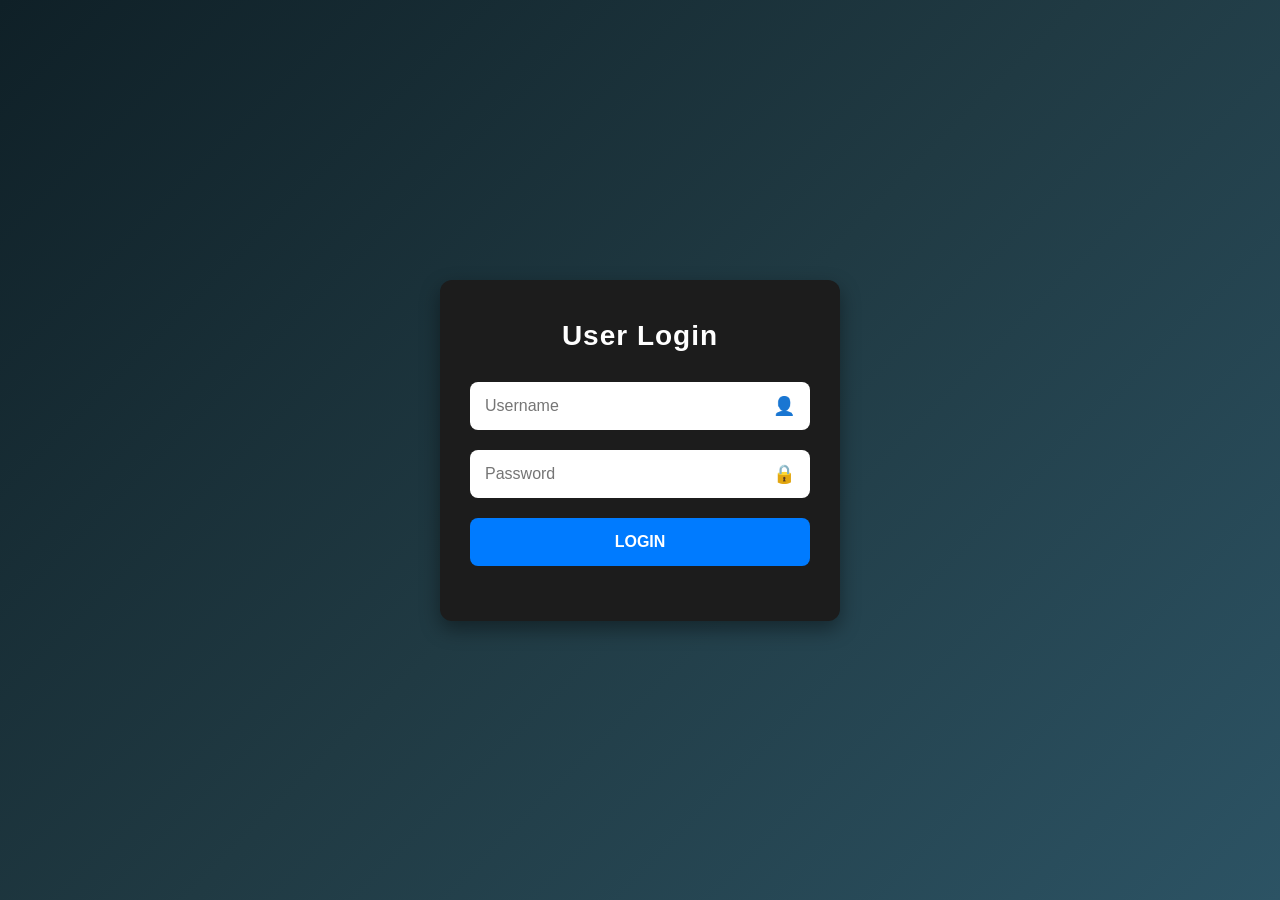
==== index.html @ 8389e0d1 "Add files via upload" ====
<!DOCTYPE html>
<html lang="es">
<head>
    <meta charset="UTF-8">
    <meta name="viewport" content="width=device-width, initial-scale=1.0">
    <title>Iniciar Sesión - Control de Asistencia</title>
    <link rel="stylesheet" href="style.css">
</head>
<body>
    <div class="login-wrapper">
        <div class="login-container">
            <h1>User Login</h1>

            <div class="input-group">
                <span class="icon">👤</span>
                <input type="text" id="username" placeholder="Username">
            </div>

            <div class="input-group">
                <input type="password" id="password" placeholder="Password">
                <span class="icon">🔒</span>
            </div>

            <button onclick="login()">LOGIN</button>
            <p id="error-msg" class="error-msg"></p>
        </div>
    </div>

    <script src="script.js"></script>
</body>
</html>
---- style.css ----
* {
    margin: 0;
    padding: 0;
    box-sizing: border-box;
}

body {
    font-family: 'Segoe UI', Tahoma, Geneva, Verdana, sans-serif;
    background: linear-gradient(135deg, #0f2027, #203a43, #2c5364);
    display: flex;
    justify-content: center;
    align-items: center;
    height: 100vh;
}

/* Login container */
.login-wrapper {
    width: 100%;
    max-width: 400px;
}

.login-container {
    background-color: #1c1c1c;
    padding: 40px 30px;
    border-radius: 12px;
    box-shadow: 0 8px 20px rgba(0,0,0,0.4);
    text-align: center;
    color: white;
}

.login-container h1 {
    margin-bottom: 30px;
    font-size: 28px;
    letter-spacing: 1px;
}

/* Inputs */
.input-group {
    position: relative;
    margin-bottom: 20px;
}

.input-group input {
    width: 100%;
    padding: 15px 45px 15px 15px;
    border-radius: 8px;
    border: none;
    outline: none;
    font-size: 16px;
}

.input-group .icon {
    position: absolute;
    right: 15px;
    top: 50%;
    transform: translateY(-50%);
    font-size: 18px;
}

/* Button */
button {
    width: 100%;
    padding: 15px;
    border-radius: 8px;
    border: none;
    background-color: #007BFF;
    color: white;
    font-size: 16px;
    font-weight: bold;
    cursor: pointer;
    transition: 0.3s;
}

button:hover {
    background-color: #0056b3;
}

.error-msg {
    color: #ff6b6b;
    margin-top: 15px;
}
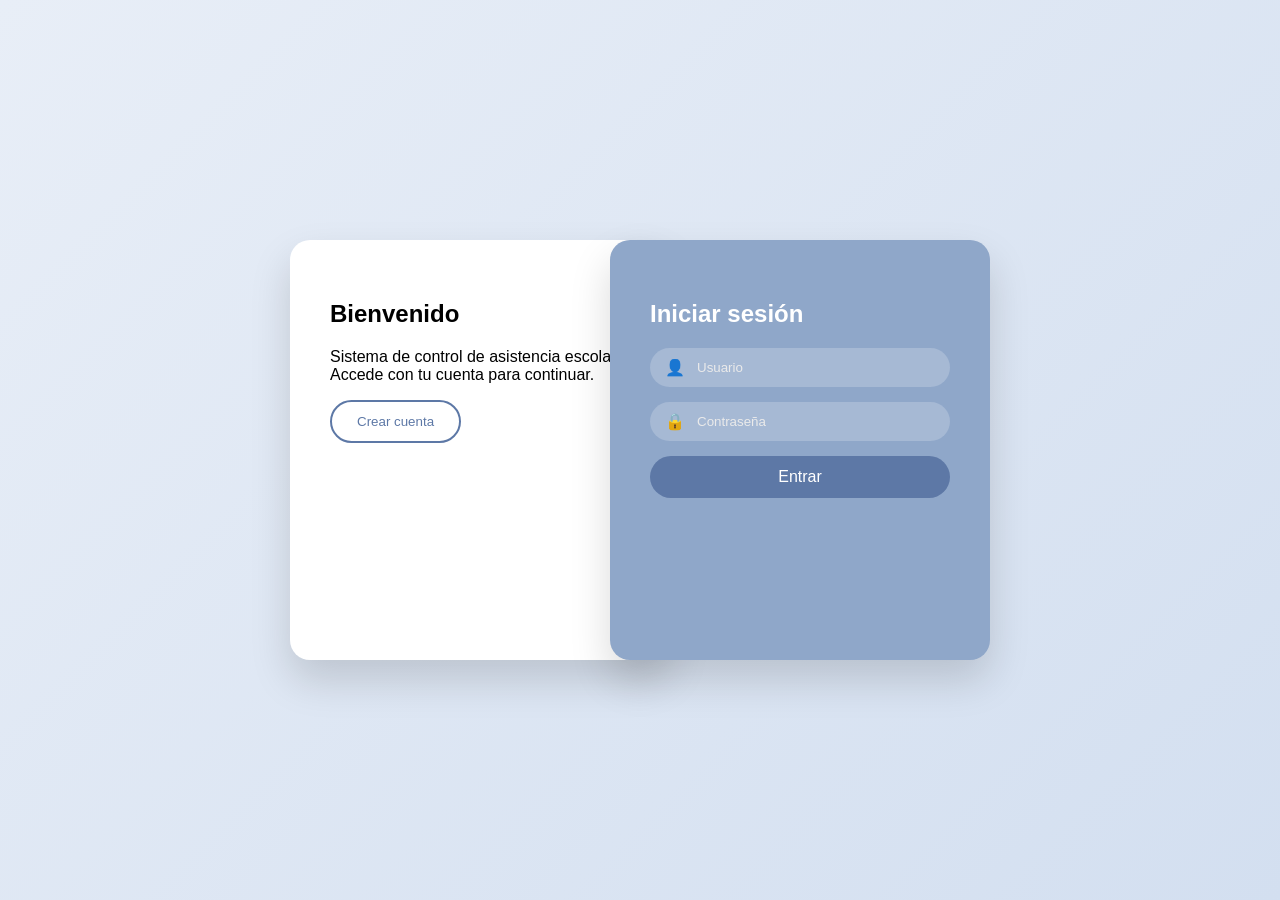
==== commit 1d160e85: "Add files via upload" ====
--- a/index.html
+++ b/index.html
@@ -2,30 +2,41 @@
 <html lang="es">
 <head>
     <meta charset="UTF-8">
-    <meta name="viewport" content="width=device-width, initial-scale=1.0">
-    <title>Iniciar Sesión - Control de Asistencia</title>
+    <title>Iniciar Sesión</title>
     <link rel="stylesheet" href="style.css">
 </head>
 <body>
-    <div class="login-wrapper">
-        <div class="login-container">
-            <h1>User Login</h1>
 
-            <div class="input-group">
-                <span class="icon">👤</span>
-                <input type="text" id="username" placeholder="Username">
-            </div>
+<div class="cards-wrapper">
 
-            <div class="input-group">
-                <input type="password" id="password" placeholder="Password">
-                <span class="icon">🔒</span>
-            </div>
-
-            <button onclick="login()">LOGIN</button>
-            <p id="error-msg" class="error-msg"></p>
-        </div>
+    <!-- Card izquierda -->
+    <div class="card card-info">
+        <h2>Bienvenido</h2>
+        <p>
+            Sistema de control de asistencia escolar.<br>
+            Accede con tu cuenta para continuar.
+        </p>
+        <button class="ghost-btn">Crear cuenta</button>
     </div>
 
+    <!-- Card derecha -->
+<div class="card card-login">
+    <h2>Iniciar sesión</h2>
+
+    <div class="input-group">
+        <span>👤</span>
+        <input type="text" id="username" placeholder="Usuario">
+    </div>
+
+    <div class="input-group">
+        <span>🔒</span>
+        <input type="password" id="password" placeholder="Contraseña">
+    </div>
+
+    <button class="main-btn" onclick="login()">Entrar</button>
+    <p id="error-msg" class="forgot"></p>
     <script src="script.js"></script>
+</div>
+    
 </body>
 </html>
--- a/style.css
+++ b/style.css
@@ -1,81 +1,110 @@
 * {
-    margin: 0;
-    padding: 0;
     box-sizing: border-box;
+    font-family: 'Segoe UI', sans-serif;
 }
 
 body {
-    font-family: 'Segoe UI', Tahoma, Geneva, Verdana, sans-serif;
-    background: linear-gradient(135deg, #0f2027, #203a43, #2c5364);
+    margin: 0;
+    height: 100vh;
+    background: linear-gradient(135deg, #e8eef7, #d3dff0);
     display: flex;
     justify-content: center;
     align-items: center;
-    height: 100vh;
 }
 
-/* Login container */
-.login-wrapper {
-    width: 100%;
-    max-width: 400px;
+/* CONTENEDOR */
+.cards-wrapper {
+    position: relative;
+    width: 700px;
+    height: 420px;
 }
 
-.login-container {
-    background-color: #1c1c1c;
-    padding: 40px 30px;
-    border-radius: 12px;
-    box-shadow: 0 8px 20px rgba(0,0,0,0.4);
-    text-align: center;
-    color: white;
+/* CARTAS */
+.card {
+    position: absolute;
+    width: 380px;
+    height: 420px;
+    border-radius: 20px;
+    padding: 40px;
+    box-shadow: 0 20px 40px rgba(0,0,0,0.15);
+    transition: all 0.4s ease;
 }
 
-.login-container h1 {
-    margin-bottom: 30px;
-    font-size: 28px;
-    letter-spacing: 1px;
+/* CARD INFO */
+.card-info {
+    background: white;
+    left: 0;
+    z-index: 1;
 }
 
-/* Inputs */
+/* CARD LOGIN */
+.card-login {
+    background: #8fa7c9;
+    color: white;
+    right: 0;
+    z-index: 2;
+}
+
+/* EFECTO AL PASAR EL MOUSE */
+.card-info:hover {
+    transform: translateX(-30px);
+}
+
+.card-login:hover {
+    transform: translateX(30px);
+}
+
+/* INPUTS */
 .input-group {
-    position: relative;
-    margin-bottom: 20px;
+    display: flex;
+    align-items: center;
+    background: rgba(255,255,255,0.2);
+    border-radius: 30px;
+    padding: 10px 15px;
+    margin: 15px 0;
+}
+
+.input-group span {
+    margin-right: 10px;
 }
 
 .input-group input {
+    border: none;
+    background: transparent;
+    outline: none;
+    color: white;
     width: 100%;
-    padding: 15px 45px 15px 15px;
-    border-radius: 8px;
-    border: none;
-    outline: none;
-    font-size: 16px;
 }
 
-.input-group .icon {
-    position: absolute;
-    right: 15px;
-    top: 50%;
-    transform: translateY(-50%);
-    font-size: 18px;
+.input-group input::placeholder {
+    color: #eaeaea;
 }
 
-/* Button */
-button {
+/* BOTONES */
+.main-btn {
     width: 100%;
-    padding: 15px;
-    border-radius: 8px;
+    padding: 12px;
     border: none;
-    background-color: #007BFF;
+    border-radius: 30px;
+    background: #5d78a6;
     color: white;
     font-size: 16px;
-    font-weight: bold;
     cursor: pointer;
-    transition: 0.3s;
 }
 
-button:hover {
-    background-color: #0056b3;
+.ghost-btn {
+    background: transparent;
+    border: 2px solid #5d78a6;
+    color: #5d78a6;
+    padding: 12px 25px;
+    border-radius: 30px;
+    cursor: pointer;
 }
 
-.error-msg {
-    color: #ff6b6b;
+/* TEXTO */
+.forgot {
     margin-top: 15px;
+    font-size: 13px;
+    text-align: center;
+    cursor: pointer;
 }
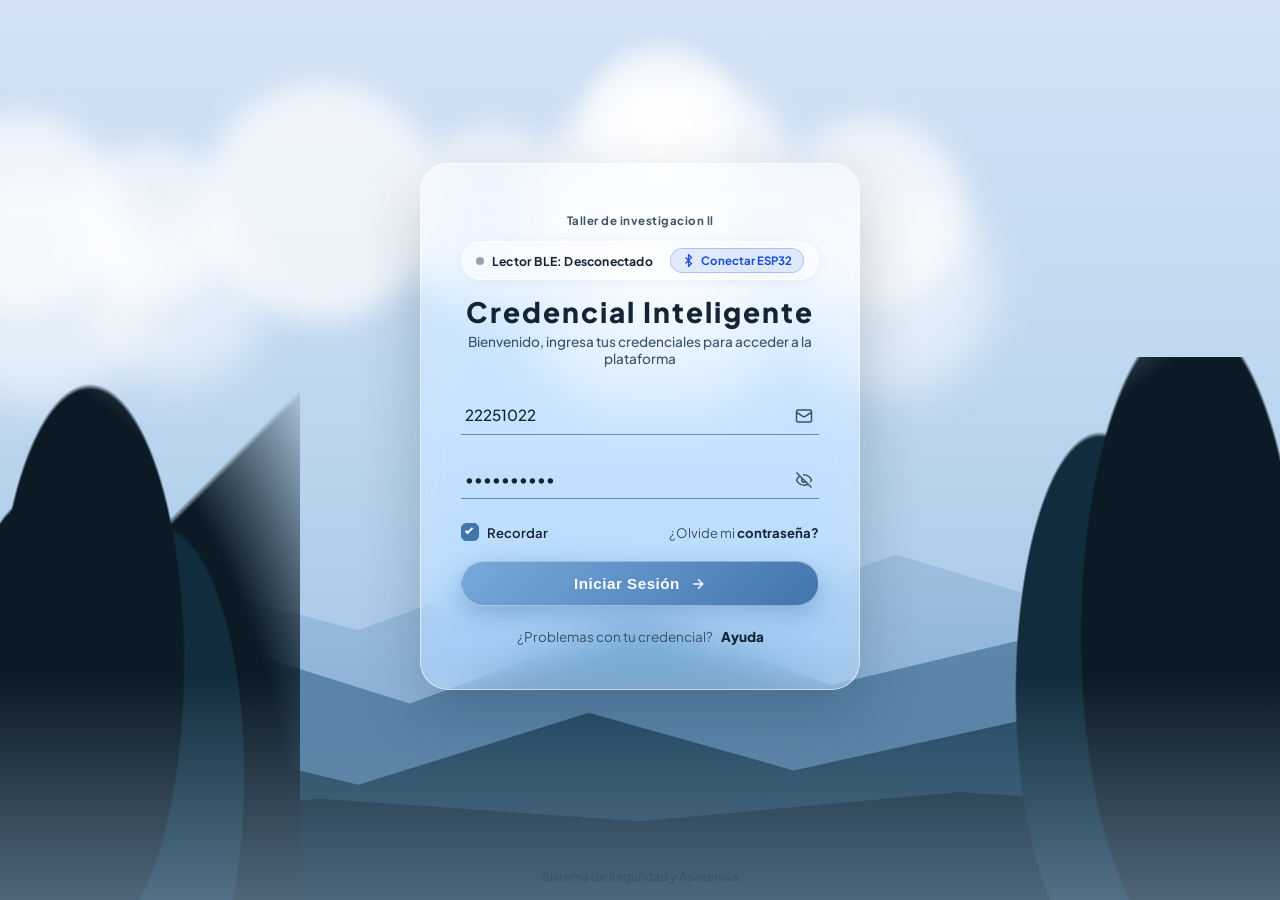
==== commit 600bad79: "Add files via upload" ====
--- a/index.html
+++ b/index.html
@@ -1,42 +1,862 @@
-<!DOCTYPE html>
-<html lang="es">
-<head>
-    <meta charset="UTF-8">
-    <title>Iniciar Sesión</title>
-    <link rel="stylesheet" href="style.css">
-</head>
-<body>
-
-<div class="cards-wrapper">
-
-    <!-- Card izquierda -->
-    <div class="card card-info">
-        <h2>Bienvenido</h2>
-        <p>
-            Sistema de control de asistencia escolar.<br>
-            Accede con tu cuenta para continuar.
-        </p>
-        <button class="ghost-btn">Crear cuenta</button>
-    </div>
-
-    <!-- Card derecha -->
-<div class="card card-login">
-    <h2>Iniciar sesión</h2>
-
-    <div class="input-group">
-        <span>👤</span>
-        <input type="text" id="username" placeholder="Usuario">
-    </div>
-
-    <div class="input-group">
-        <span>🔒</span>
-        <input type="password" id="password" placeholder="Contraseña">
-    </div>
-
-    <button class="main-btn" onclick="login()">Entrar</button>
-    <p id="error-msg" class="forgot"></p>
-    <script src="script.js"></script>
-</div>
-    
-</body>
-</html>+<!DOCTYPE html>
+<html lang="es">
+<head>
+  <meta charset="UTF-8">
+  <meta name="viewport" content="width=device-width, initial-scale=1.0">
+  <title>Credencial Inteligente para Buena Gente | Portal del Alumno ITTLA</title>
+  
+  <!-- Configuración PWA (Progressive Web App Offline) -->
+  <link rel="manifest" href="manifest.json">
+  <meta name="theme-color" content="#1b3a54">
+  <link rel="icon" type="image/png" sizes="192x192" href="icons/icon-192.png">
+  <link rel="apple-touch-icon" href="icons/icon-192.png">
+  <meta name="mobile-web-app-capable" content="yes">
+  <meta name="apple-mobile-web-app-capable" content="yes">
+  <meta name="apple-mobile-web-app-status-bar-style" content="black-translucent">
+  <meta name="apple-mobile-web-app-title" content="Credencial ITTLA">
+
+  <link rel="stylesheet" href="styles.css">
+  <link rel="preconnect" href="https://fonts.googleapis.com">
+  <link rel="preconnect" href="https://fonts.gstatic.com" crossorigin>
+  <link href="https://fonts.googleapis.com/css2?family=Plus+Jakarta+Sans:wght@300;400;500;600;700;800&display=swap" rel="stylesheet">
+</head>
+<body class="theme-default">
+
+  <!-- Escenario de Fondo Ilustrado (Inspirado en la imagen de referencia: montañas, niebla, sol, pinos y aves) -->
+  <div class="scenery-background" aria-hidden="true">
+    <div class="sky-gradient"></div>
+    <div class="sun-orb"></div>
+    <div class="cloud-layer layer-back"></div>
+    <div class="cloud-layer layer-mid"></div>
+    
+    <!-- Siluetas de Aves -->
+    <svg class="birds-group" viewBox="0 0 400 120">
+      <path class="bird bird-1" d="M20,60 Q35,45 50,60 Q65,45 80,60" />
+      <path class="bird bird-2" d="M120,40 Q130,28 140,40 Q150,28 160,40" />
+      <path class="bird bird-3" d="M300,50 Q315,35 330,50 Q345,35 360,50" />
+      <path class="bird bird-4" d="M350,30 Q360,20 370,30 Q380,20 390,30" />
+    </svg>
+
+    <!-- Capas de Montañas con degradados suaves -->
+    <div class="mountain-range range-far"></div>
+    <div class="mountain-range range-mid"></div>
+    <div class="mountain-range range-near"></div>
+    <div class="mountain-range range-valley"></div>
+
+    <!-- Pinos / Vegetación de primer plano idéntica a la referencia -->
+    <div class="pines-silhouette pines-left"></div>
+    <div class="pines-silhouette pines-right"></div>
+    <div class="mist-overlay"></div>
+  </div>
+
+  <!-- ========================================================= -->
+  <!-- 1. PANTALLA DE INICIO DE SESIÓN (LOGIN DEL ALUMNO)         -->
+  <!-- ========================================================= -->
+  <div id="screen-login" class="screen-view active">
+
+
+    <!-- Contenedor central con la tarjeta de cristal esmerilado -->
+    <main class="login-wrapper">
+      <div class="glass-card login-card" id="loginCardContainer">
+        <div class="login-badge-header">
+          <span class="ittla-pill">Taller de investigacion ll</span>
+        </div>
+
+        <!-- Control Centralizado de Conexión Bluetooth BLE -->
+        <div class="login-ble-widget" id="loginBleWidget">
+          <div class="login-ble-status" onclick="openBleModal()" title="Ver estado del lector Bluetooth ESP32">
+            <span class="ble-status-dot dot-disconnected" id="loginBleDot"></span>
+            <span class="login-ble-label" id="loginBleLabel">Lector BLE: Desconectado</span>
+          </div>
+          <button type="button" class="btn-login-ble" id="btnLoginBle" onclick="handleLoginBleClick()" title="Conectar ESP32 con lector PN532">
+            <svg width="13" height="13" viewBox="0 0 24 24" fill="none" stroke="currentColor" stroke-width="2.3">
+              <path d="M6.5 6.5l11 11L12 23V1l5.5 5.5-11 11"/>
+            </svg>
+            <span id="btnLoginBleText">Conectar ESP32</span>
+          </button>
+        </div>
+        <h1 class="login-title">Credencial Inteligente </h1>
+<p
+         class="login-subtext">Bienvenido, ingresa tus credenciales para acceder a la plataforma
+</p>
+
+        <form id="form-login" onsubmit="handleLoginSubmit(event)" autocomplete="off">
+          <!-- Campo Matrícula Escolar -->
+          <div class="form-group-ref">
+            <input 
+              type="text" 
+              id="login-username" 
+              name="username" 
+              required 
+              placeholder="Matrícula (Ej. 22251022)"
+              value="22251022"
+            >
+            <span class="ref-input-icon">
+              <svg width="18" height="18" viewBox="0 0 24 24" fill="none" stroke="currentColor" stroke-width="2">
+                <rect width="20" height="16" x="2" y="4" rx="2"/>
+                <path d="m22 7-8.97 5.7a1.94 1.94 0 0 1-2.06 0L2 7"/>
+              </svg>
+            </span>
+          </div>
+
+          <!-- Campo Contraseña con botón Mostrar/Ocultar -->
+          <div class="form-group-ref">
+            <input 
+              type="password" 
+              id="login-password" 
+              name="password" 
+              required 
+              placeholder="Contraseña"
+              value="alumno2026"
+            >
+            <button 
+              type="button" 
+              class="ref-input-icon toggle-pass-btn" 
+              id="btn-toggle-pass" 
+              onclick="togglePasswordVisibility('login-password', 'btn-toggle-pass')"
+              title="Mostrar/Ocultar contraseña"
+            >
+              <svg id="eye-icon" width="18" height="18" viewBox="0 0 24 24" fill="none" stroke="currentColor" stroke-width="2">
+                <path d="M9.88 9.88a3 3 0 1 0 4.24 4.24"/>
+                <path d="M10.73 5.08A10.43 10.43 0 0 1 12 5c7 0 10 7 10 7a13.16 13.16 0 0 1-1.67 2.68"/>
+                <path d="M6.61 6.61A13.526 13.526 0 0 0 2 12s3 7 10 7a9.74 9.74 0 0 0 5.39-1.61"/>
+                <line x1="2" x2="22" y1="2" y2="22"/>
+              </svg>
+            </button>
+          </div>
+
+          <!-- Fila de opciones: Recordar y Olvidé contraseña -->
+          <div class="form-row-options">
+            <label class="ref-checkbox-label">
+              <input type="checkbox" id="login-remember" checked>
+              <span class="custom-chk"></span>
+              <span class="chk-text">Recordar</span>
+            </label>
+            <a href="#" class="ref-forgot" onclick="showDemoAlert('Para restablecer contraseña de alumno, acude a Servicios Escolares o al Centro de Cómputo del ITTLA.')">
+              ¿Olvide mi <strong>contraseña?</strong>
+            </a>
+          </div>
+
+          <!-- Botón de acceso estilo píldora con degradado azul -->
+          <button type="submit" class="btn-ref-submit" id="btn-login-submit">
+            <span>Iniciar Sesión</span>
+            <svg width="16" height="16" viewBox="0 0 24 24" fill="none" stroke="currentColor" stroke-width="2">
+              <path d="M5 12h14M12 5l7 7-7 7"/>
+            </svg>
+          </button>
+
+          <!-- Pie de tarjeta institucional -->
+          <div class="login-card-footer">
+            <span>¿Problemas con tu credencial?</span>
+            <a href="#" class="ref-register-link" onclick="showDemoAlert('La vinculación de tarjetas NFC se realiza en el Departamento de Servicios Escolares.')">Ayuda</a>
+          </div>
+        </form>
+      </div>
+    </main>
+
+    <!-- Footer discreto en pantalla de acceso -->
+    <footer class="login-institutional-footer">
+      <span> Sistema de Seguridad y Asistencia</span>
+    </footer>
+  </div>
+
+  <!-- ========================================================= -->
+  <!-- 2. SISTEMA INTERNO: PANEL DEL ALUMNO                      -->
+  <!-- ========================================================= -->
+  <div id="screen-dashboard" class="screen-view">
+    <div class="dashboard-shell">
+      
+      <!-- Capa de fondo oscuro para el menú lateral desplegable -->
+      <div class="sidebar-backdrop" id="sidebarBackdrop" onclick="toggleSidebar(false)"></div>
+
+      <!-- Menú Lateral (Sidebar) estilo Cristal Esmerilado (Desplegable) -->
+      <aside class="dashboard-sidebar" id="dashboardSidebar">
+        <!-- Encabezado del menú -->
+        <div class="sidebar-brand">
+          <div class="brand-crest">
+            <svg width="24" height="24" viewBox="0 0 24 24" fill="none" stroke="currentColor" stroke-width="2">
+              <path d="M12 2L3 7v6c0 5.55 3.84 10.74 9 12 5.16-1.26 9-6.45 9-12V7l-9-5z"/>
+              <path d="M9 12l2 2 4-4"/>
+            </svg>
+          </div>
+          <div class="brand-meta">
+            <span class="system-name">Portal Alumno</span>
+            <span class="system-sub">ITTLA · Buena Gente</span>
+          </div>
+          <button class="sidebar-close-btn" onclick="toggleSidebar(false)" title="Cerrar menú">
+            <svg width="20" height="20" viewBox="0 0 24 24" fill="none" stroke="currentColor" stroke-width="2"><path d="M18 6L6 18M6 6l12 12"/></svg>
+          </button>
+        </div>
+
+        <!-- Indicador de estado de conexión del sensor Bluetooth BLE -->
+        <div class="system-status-indicator" id="sidebarBleIndicator" onclick="openBleModal()" style="cursor:pointer;" title="Ver estado del lector Bluetooth ESP32">
+          <span class="pulse-dot dot-disconnected" id="sidebarBleDot"></span>
+          <span class="status-label" id="sidebarBleLabel">Lector Desconectado</span>
+        </div>
+
+        <!-- Navegación exclusiva para el Estudiante: 2 OPCIONES -->
+        <nav class="sidebar-menu">
+          <div class="menu-section-label">MI CUENTA ESCOLAR</div>
+          
+          <button class="nav-item active" data-view="view-student-portal" onclick="navigateDashboard('view-student-portal')">
+            <svg width="18" height="18" viewBox="0 0 24 24" fill="none" stroke="currentColor" stroke-width="2">
+              <rect width="18" height="18" x="3" y="4" rx="2" ry="2"/>
+              <line x1="16" x2="16" y1="2" y2="6"/>
+              <line x1="8" x2="8" y1="2" y2="6"/>
+              <line x1="3" x2="21" y1="10" y2="10"/>
+              <circle cx="12" cy="15" r="2"/>
+            </svg>
+            <span>Asistencia</span>
+          </button>
+
+          <button class="nav-item" data-view="view-student-perfil" onclick="navigateDashboard('view-student-perfil')">
+            <svg width="18" height="18" viewBox="0 0 24 24" fill="none" stroke="currentColor" stroke-width="2">
+              <path d="M19 21v-2a4 4 0 0 0-4-4H9a4 4 0 0 0-4 4v2"/>
+              <circle cx="12" cy="7" r="4"/>
+            </svg>
+            <span>Mi Perfil y Ajustes</span>
+          </button>
+        </nav>
+
+        <!-- Botón de Cerrar Sesión -->
+        <div class="sidebar-footer">
+          <button class="btn-logout" onclick="handleLogout()">
+            <svg width="16" height="16" viewBox="0 0 24 24" fill="none" stroke="currentColor" stroke-width="2">
+              <path d="M9 21H5a2 2 0 0 1-2-2V5a2 2 0 0 1 2-2h4"/>
+              <polyline points="16 17 21 12 16 7"/>
+              <line x1="21" x2="9" y1="12" y2="12"/>
+            </svg>
+            <span>Cerrar Sesión</span>
+          </button>
+        </div>
+      </aside>
+
+      <!-- Contenido Principal -->
+      <div class="dashboard-main-area">
+        
+        <!-- Barra Superior (Topbar) estilo vidrio esmerilado con botón hamburguesa -->
+        <header class="dashboard-topbar">
+          <div class="topbar-left">
+            <button class="hamburger-menu-btn mobile-menu-trigger" id="hamburgerMenuBtn" onclick="toggleSidebar()" title="Abrir Menú de Opciones" aria-label="Abrir Menú">
+              <svg width="22" height="22" viewBox="0 0 24 24" fill="none" stroke="currentColor" stroke-width="2.2" stroke-linecap="round">
+                <line x1="3" y1="6" x2="21" y2="6"/>
+                <line x1="3" y1="12" x2="21" y2="12"/>
+                <line x1="3" y1="18" x2="21" y2="18"/>
+              </svg>
+            </button>
+            <div class="view-breadcrumb">
+              <span class="breadcrumb-sub">Portal Estudiantil ITTLA</span>
+              <h2 class="breadcrumb-title" id="currentViewTitle">Asistencia</h2>
+            </div>
+          </div>
+
+          <div class="topbar-actions">
+            <!-- Pill de Rol -->
+            <div class="user-role-badge">
+              <span class="role-dot"></span>
+              <span>Alumno</span>
+            </div>
+            <!-- Perfil de Usuario con avatar -->
+            <div class="topbar-user" onclick="navigateDashboard('view-student-perfil')" style="cursor:pointer;" title="Ver Mi Perfil y Credencial">
+              <div class="user-avatar-small" id="topbarAvatar">JM</div>
+              <span class="user-name-short" id="topbarUserName">Jesus Martinez</span>
+            </div>
+          </div>
+        </header>
+
+        <!-- Contenedor dinámico de pantallas del Alumno -->
+        <div class="views-wrapper">
+
+          <!-- ========================================================= -->
+          <!-- PANTALLA 1: CONTROL DE ASISTENCIA Y CALENDARIO DEL ALUMNO  -->
+          <!-- ========================================================= -->
+          <section id="view-student-portal" class="subview active">
+         
+
+            <!-- Tarjetas de Estadísticas del Alumno -->
+            
+
+            
+
+            <!-- Bloque 2: CALENDARIO INTERACTIVO Y DETALLE DEL DÍA -->
+            <div class="student-calendar-grid">
+              
+              <!-- Columna izquierda: Calendario Mensual -->
+              <div class="glass-card calendar-card">
+                <div class="calendar-header-controls">
+                  <button class="btn-ref-outline btn-xs" onclick="changeStudentCalendarMonth(-1)">&laquo; Mes Anterior</button>
+                  <div style="display:flex; align-items:center; gap:8px;">
+                    <h3 class="calendar-month-title" id="calendarMonthTitle">Octubre 2026</h3>
+                    <button class="btn-ref-outline btn-xs" onclick="goToToday()" title="Ir al día actual de hoy" style="font-weight:700;">Hoy</button>
+                  </div>
+                  <button class="btn-ref-outline btn-xs" onclick="changeStudentCalendarMonth(1)">Siguiente Mes &raquo;</button>
+                </div>
+
+                <div class="calendar-weekdays">
+                  <span>Lun</span>
+                  <span>Mar</span>
+                  <span>Mié</span>
+                  <span>Jue</span>
+                  <span>Vie</span>
+                  <span>Sáb</span>
+                  <span>Dom</span>
+                </div>
+
+                <div class="calendar-days-grid" id="calendarDaysGrid">
+                  <!-- Días renderizados con script.js -->
+                </div>
+
+                <div class="calendar-legend-bar">
+                  <span class="c-legend-item"><span class="c-dot dot-present"></span> Puntual</span>
+                  <span class="c-legend-item"><span class="c-dot dot-late"></span> Retardo</span>
+                  <span class="c-legend-item"><span class="c-dot dot-absent"></span> Inasistencia</span>
+                  <span class="c-legend-item"><span class="c-dot dot-empty"></span> Inhábil / Fin de sem.</span>
+                  <span class="c-legend-item"><span class="today-tag" style="margin-top:0;">HOY</span> Día actual</span>
+                </div>
+
+
+
+
+
+
+
+
+
+
+                <!-- Bloque 1: Últimos Registros de Asistencia del Alumno -->
+            <div class="glass-card panel-table-card" style="margin-bottom: 24px;">
+              <div class="card-header-flex">
+                <div>
+                  <h3 class="card-title">Últimos Registros de Asistencia</h3>
+                  <p class="card-subtitle">Entradas y salidas registradas</p>
+                </div>
+                <button class="btn-ref-outline btn-sm" onclick="printStudentAttendance()">
+                  <svg width="14" height="14" viewBox="0 0 24 24" fill="none" stroke="currentColor" stroke-width="2"><polyline points="6 9 6 2 18 2 18 9"/><path d="M6 18H4a2 2 0 0 1-2-2v-5a2 2 0 0 1 2-2h16a2 2 0 0 1 2 2v5a2 2 0 0 1-2 2h-2"/><rect width="12" height="8" x="6" y="14"/></svg>
+                  Imprimir Comprobante
+                </button>
+              </div>
+
+              <div class="table-responsive">
+                <table class="custom-table" id="tableStudentRecentAttendance">
+                  <thead>
+                    <tr>
+                      <th>Fecha</th>
+                      <th>Hora</th>
+                      <th>Movimiento</th>
+                      <th>Estado</th>
+                      <th>Torniquete / Lector</th>
+                      <th>Folio Registro</th>
+                    </tr>
+                  </thead>
+                  <tbody id="tbodyStudentRecentAttendance">
+                    <!-- Filas renderizadas dinámicamente con script.js -->
+                  </tbody>
+                </table>
+              </div>
+            </div>
+
+
+
+
+
+
+
+
+
+
+
+
+
+              </div>
+
+              <!-- Columna derecha: Tarjeta de Consulta del Día Seleccionado (Fiel al formato solicitado) -->
+              <div class="glass-card day-detail-card" id="dayDetailCard">
+                <div class="day-detail-header">
+                  <div class="day-detail-badge">CONSULTA DE ASISTENCIA DIARIA</div>
+                  <h3 class="day-detail-date" id="dayDetailDateLabel">Cargando...</h3>             
+                </div>
+
+
+
+
+
+
+
+
+
+
+                
+
+
+
+
+
+
+
+
+
+
+
+
+
+
+                <!-- Detalle formateado exactamente como lo requirió el usuario -->
+                <div class="record-spec-box" id="recordSpecBox">
+                  <div class="spec-row">
+                    <span class="spec-label">Estudiante</span>
+                    <span class="spec-value" id="specStudentMatricula">22251022</span>
+                  </div>
+                  <div class="spec-row">
+                    <span class="spec-label">Nombre</span>
+                    <span class="spec-value" id="specStudentName">Jesus Martinez Mar</span>
+                  </div>
+                  <div class="spec-row">
+                    <span class="spec-label">Fecha</span>
+                    <span class="spec-value" id="specDate">--/--/----</span>
+                  </div>
+                  <div class="spec-row">
+                    <span class="spec-label">Hora</span>
+                    <span class="spec-value highlight-time" id="specTime">07:05</span>
+                  </div>
+
+
+
+
+
+
+
+
+
+
+
+
+
+
+
+
+
+
+
+
+ <!--botones de hpra y activo-->
+<div class="quick-chip">
+                  <span class="q-label">Estado de Credencial</span>
+                  <span class="q-val text-success" id="studentPortalCardStatus">Activa</span>
+            </div>
+            <div class="quick-chip">
+                  <span class="q-label">Hora      </span>
+                  <span class="q-val" id="liveClockDisplay">07:05:00 AM</span>
+            </div>
+
+
+
+
+
+
+
+
+
+
+                </div>
+                <div class="secondary-record-box" id="secondaryRecordBox">
+                </div>
+                <div class="day-detail-note">
+                  <svg width="14" height="14" viewBox="0 0 24 24" fill="none" stroke="currentColor" stroke-width="2"><circle cx="12" cy="12" r="10"/><line x1="12" y1="16" x2="12" y2="12"/><line x1="12" y1="8" x2="12.01" y2="8"/></svg>
+                  <span>Haz clic sobre cualquier fecha en el calendario para consultar el registro detallado.</span>
+                </div>
+              </div>
+            </div>
+          </section>
+
+
+
+
+
+
+
+
+
+
+
+
+
+
+
+
+
+
+
+
+
+
+
+
+
+
+
+
+
+          <!-- ========================================================= -->
+          <!-- PANTALLA 2: MI PERFIL Y AJUSTES (INCLUYE MI CREDENCIAL)   -->
+          <!-- ========================================================= -->
+          <section id="view-student-perfil" class="subview">
+            <div class="profile-layout-grid">
+              
+              <!-- Columna 1: Mi Credencial Inteligente Digital -->
+              <div class="glass-card digital-id-card-view">
+                <div class="card-header-flex">
+                  <h3 class="card-title">Mi Credencial Digital</h3>
+                  <span class="badge-status status-active">Activa y Verificada</span>
+                </div>
+
+                <!-- Tarjeta física renderizada con diseño escolar ITTLA -->
+                <div class="ittla-id-card-preview student-large-card" id="studentDigitalIdCard">
+                  <div class="id-card-top-row">
+                    <span class="id-brand">Taller · investigación 2</span>
+                    <span class="id-chip-icon">
+                      <svg width="28" height="28" viewBox="0 0 24 24" fill="none" stroke="currentColor" stroke-width="2">
+                        <rect width="18" height="18" x="3" y="3" rx="2"/>
+                        <path d="M7 7h.01M17 7h.01M7 17h.01M17 17h.01M12 7v10M7 12h10"/>
+                      </svg>
+                    </span>
+                  </div>
+                  <div class="id-card-body-row">
+                    <div class="id-avatar-box large-avatar" id="studentCredAvatar">JM</div>
+                    <div class="id-details">
+                      <h4 id="studentCredName">Jesus Martinez Mar</h4>
+                      <p id="studentCredCareer">Ing. en Sistemas Computacionales</p>
+                      <div class="id-numbers">
+                        <span>Matrícula: <strong id="studentCredMatricula">22251022</strong></span>
+                        <span>Grupo: <strong id="studentCredGroup">ISC-501</strong></span>
+                      </div>
+                      <div class="id-numbers" style="margin-top:4px;">
+                        <span>NFC UID: <code id="studentCredUid">88:4D:21:6B</code></span>
+                        <span>Vigencia: <strong>Dic 2026</strong></span>
+                      </div>
+                    </div>
+                  </div>
+                  <div class="id-card-footer-row">
+                    <span>CREDENCIAL INTELIGENTE PARA BUENA GENTE</span>
+                    <span class="nfc-logo-text">NFC ))) </span>
+                  </div>
+                </div>
+
+                <div class="cred-actions" style="margin-top: 18px;">
+                  <button class="btn-ref-submit btn-sm btn-block" onclick="openNfcSimulatorModal()">
+                    <svg width="14" height="14" viewBox="0 0 24 24" fill="none" stroke="currentColor" stroke-width="2"><path d="M13 2L3 14h9l-1 8 10-12h-9l1-8z"/></svg>
+                    Simular Checada con esta Tarjeta
+                  </button>
+                </div>
+              </div>
+
+              <!-- Columna 2: Expediente Escolar y Perfil del Alumno -->
+              <div class="glass-card profile-card">
+                <div class="profile-header-visual">
+                  <div class="profile-avatar-large" id="profileCardAvatar">JM</div>
+                  <h3 class="profile-name" id="profileNameVal">Jesus Martinez Mar</h3>
+                  <span class="profile-badge-pill" id="profileStatusBadge">Alumno Regular</span>
+                  <span class="profile-email" id="profileEmailVal">22251022@tlalnepantla.tecnm.mx</span>
+                </div>
+
+                <h4 style="font-size:0.85rem; font-weight:700; color:var(--text-main); margin-bottom:12px;">Expediente Escolar Oficial</h4>
+                <div class="profile-meta-list">
+                  <div class="meta-row">
+                    <span class="m-label">Matrícula Oficial:</span>
+                    <span class="m-val"><code id="profileMatriculaVal">22251022</code></span>
+                  </div>
+                  <div class="meta-row">
+                    <span class="m-label">Carrera / Plan:</span>
+                    <span class="m-val" id="profileCareerVal">Ing. en Sistemas Computacionales (ISIC-2010-224)</span>
+                  </div>
+                  <div class="meta-row">
+                    <span class="m-label">Semestre y Grupo:</span>
+                    <span class="m-val" id="profileGroupVal">5º Semestre · Grupo ISC-501</span>
+                  </div>
+                  <div class="meta-row">
+                    <span class="m-label">Turno Escolar:</span>
+                    <span class="m-val">Matutino (Entrada 07:00 AM)</span>
+                  </div>
+                  <div class="meta-row">
+                    <span class="m-label">Tutor Asignado:</span>
+                    <span class="m-val">Mtro. Alejandro Ramos Pérez</span>
+                  </div>
+                  <div class="meta-row">
+                    <span class="m-label">Estatus Académico:</span>
+                    <span class="badge-status status-active">Inscrito y Regular</span>
+                  </div>
+                </div>
+
+                <div style="display:flex; gap:10px; flex-wrap:wrap;">
+                  <button class="btn-ref-outline" style="flex:1;" onclick="showToast('Tus datos están sincronizados con la base central del ITTLA.', 'info')">
+                    Verificar Datos
+                  </button>
+                  <button class="btn-ref-outline" style="flex:1;" onclick="showToast('Para aclaraciones sobre justificaciones médicas, acude a Prefectura.', 'info')">
+                    Aclaraciones
+                  </button>
+                </div>
+              </div>
+
+              <!-- Fila Inferior: Preferencias de la Interfaz -->
+              <div class="glass-card settings-card" style="grid-column: 1 / -1;">
+                <h3 class="section-title">Preferencias de la Interfaz</h3>
+                <p class="section-subtitle">Ajustes visuales y de interacción del portal estudiantil</p>
+
+                <div class="settings-group">
+                  <div class="setting-item">
+                    <div class="setting-info">
+                      <strong>Efecto de Desenfoque Translúcido (Glassmorphism)</strong>
+                      <p>Mantiene el fondo escénico con efecto esmerilado de la referencia</p>
+                    </div>
+                    <label class="switch">
+                      <input type="checkbox" id="settingGlass" checked onchange="toggleGlassEffect(this.checked)">
+                      <span class="slider round"></span>
+                    </label>
+                  </div>
+
+                  <div class="setting-item">
+                    <div class="setting-info">
+                      <strong>Sonido en Simulación de Pase NFC</strong>
+                      <p>Emite un pitido audible (Web Audio API) al registrar acceso exitoso</p>
+                    </div>
+                    <label class="switch">
+                      <input type="checkbox" id="settingAudio" checked>
+                      <span class="slider round"></span>
+                    </label>
+                  </div>
+
+                  <div class="setting-item">
+                    <div class="setting-info">
+                      <strong>Notificaciones en Pantalla (Toasts)</strong>
+                      <p>Muestra avisos al interactuar con el sistema</p>
+                    </div>
+                    <label class="switch">
+                      <input type="checkbox" id="settingNotifications" checked>
+                      <span class="slider round"></span>
+                    </label>
+                  </div>
+                </div>
+
+                <div class="settings-footer">
+                  <button class="btn-ref-danger" onclick="handleLogout()">
+                    <svg width="16" height="16" viewBox="0 0 24 24" fill="none" stroke="currentColor" stroke-width="2">
+                      <path d="M9 21H5a2 2 0 0 1-2-2V5a2 2 0 0 1 2-2h4"/>
+                      <polyline points="16 17 21 12 16 7"/>
+                      <line x1="21" x2="9" y1="12" y2="12"/>
+                    </svg>
+                    <span>Cerrar Sesión</span>
+                  </button>
+                </div>
+              </div>
+
+            </div>
+          </section>
+
+        </div> <!-- Fin views-wrapper -->
+
+      </div> <!-- Fin dashboard-main-area -->
+    </div> <!-- Fin dashboard-shell -->
+  </div> <!-- Fin screen-dashboard -->
+
+
+  <!-- ========================================================= -->
+  <!-- MODALES DE DIÁLOGO Y CONTROL BLUETOOTH BLE                -->
+  <!-- ========================================================= -->
+
+  <!-- Modal: Conexión Bluetooth BLE (ESP32 + PN532) y Registro Local -->
+  <div class="modal-backdrop" id="modalNfcSim">
+    <div class="glass-card modal-container modal-nfc-dialog">
+      <div class="modal-header">
+        <div class="modal-title-with-icon">
+          <div class="nfc-pulse-badge" id="nfcModalPulseIcon">BLE</div>
+          <div>
+            <h3 class="modal-title">Lector NFC ESP32 · Bluetooth BLE</h3>
+            <span class="modal-subtitle">Enlace inalámbrico directo con microcontrolador ESP32 y sensor PN532 (I2C)</span>
+          </div>
+        </div>
+        <button class="modal-close-btn" onclick="closeBleModal()">&times;</button>
+      </div>
+
+      <div class="modal-body">
+        
+        <!-- Bloque A: Control de Enlace Bluetooth BLE con ESP32 -->
+        <div class="nfc-scanner-card glass-card">
+          <div class="scanner-card-header">
+            <div>
+              <span class="scanner-badge-label">MÓDULO BLUETOOTH BLE</span>
+              <div style="font-size:0.75rem; color:var(--text-muted); margin-top:2px;">
+                Dispositivo: <strong id="bleDeviceNameLabel" style="color:var(--text-main);">Ninguno</strong>
+              </div>
+            </div>
+            <span class="badge-status status-demo" id="bleModalStateBadge">Desconectado</span>
+          </div>
+
+          <div class="nfc-scanner-visual" id="nfcScannerVisualBox">
+            <div class="scanner-rings">
+              <div class="ring ring-1"></div>
+              <div class="ring ring-2"></div>
+              <div class="ring ring-3"></div>
+            </div>
+            <div class="scanner-device-icon">
+              <svg width="44" height="44" viewBox="0 0 24 24" fill="none" stroke="currentColor" stroke-width="1.8">
+                <path d="M6.5 6.5l11 11L12 23V1l5.5 5.5-11 11"/>
+              </svg>
+            </div>
+            <div class="scanner-status-text" id="bleModalStatusMessage">
+              Presiona "Conectar ESP32" para buscar y enlazar el torniquete por Bluetooth BLE.
+            </div>
+          </div>
+
+          <!-- Botones de Acción BLE -->
+          <button type="button" class="btn-ref-submit btn-block" id="btnBleModalConnect" onclick="handleBleConnectToggle()">
+            <svg width="18" height="18" viewBox="0 0 24 24" fill="none" stroke="currentColor" stroke-width="2">
+              <path d="M12 2v20M17 5H9.5a3.5 3.5 0 0 0 0 7h5a3.5 3.5 0 0 1 0 7H6"/>
+            </svg>
+            <span>Conectar ESP32 (Bluetooth)</span>
+          </button>
+
+          <button type="button" class="btn-ref-outline btn-block" id="btnBleModalReconnect" onclick="handleBleReconnect()" style="display:none; margin-top:8px;">
+            <svg width="16" height="16" viewBox="0 0 24 24" fill="none" stroke="currentColor" stroke-width="2">
+              <path d="M21.5 2v6h-6M21.34 15.57a10 10 0 1 1-.57-8.38l5.67-5.67"/>
+            </svg>
+            <span>Reconectar Dispositivo</span>
+          </button>
+
+          <p class="nfc-compat-note">
+            <svg width="14" height="14" viewBox="0 0 24 24" fill="none" stroke="currentColor" stroke-width="2"><circle cx="12" cy="12" r="10"/><line x1="12" y1="16" x2="12" y2="12"/><line x1="12" y1="8" x2="12.01" y2="8"/></svg>
+            <span>Requiere Google Chrome en Android, Bluetooth activo y antena PN532 conectada al ESP32 por I2C.</span>
+          </p>
+        </div>
+
+        <!-- Tarjeta de Última Lectura Registrada en Tiempo Real -->
+        <div class="glass-card" id="bleLastScanBox" style="display:none; padding:14px; margin-bottom:14px; border:1px solid rgba(16,185,129,0.4); background:rgba(16,185,129,0.08);">
+          <div style="display:flex; justify-content:space-between; align-items:center; margin-bottom:8px;">
+            <strong style="font-size:0.82rem; color:var(--text-main);">Última Lectura de Credencial</strong>
+            <span class="badge-status status-active" id="bleLastScanResult">Registrado</span>
+          </div>
+          <div style="font-size:0.78rem; display:flex; flex-direction:column; gap:4px;">
+            <div>UID Detectado: <code id="bleLastScanUid" style="font-weight:800; font-size:0.9rem;">--</code></div>
+            <div>Estudiante: <strong id="bleLastScanStudent">--</strong></div>
+            <div>Hora del Evento: <span id="bleLastScanTime">--</span></div>
+          </div>
+        </div>
+
+        <!-- Separador de Modos -->
+        <div class="nfc-mode-divider">
+          <span>O PRUEBA LOCAL (VERIFICACIÓN SIN ESP32 FÍSICO)</span>
+        </div>
+
+        <!-- Bloque B: Alternativa de Comprobación Local (Para PC / Evaluadores) -->
+        <div class="nfc-demo-box glass-card">
+          <div class="demo-box-header">
+            <div>
+              <strong style="font-size:0.85rem; color:var(--text-main);">Simulador de Lectura NFC en IndexedDB</strong>
+              <p style="font-size:0.74rem; color:var(--text-muted); margin-top:2px;">
+                Permite enviar un UID de prueba para verificar el guardado en la base local y actualizar el calendario.
+              </p>
+            </div>
+            <span class="badge-status status-demo">Prueba Local</span>
+          </div>
+
+          <div class="form-grid-2" style="margin-top:12px;">
+            <div class="form-field">
+              <label for="nfcSimUidInput">UID de la Credencial:</label>
+              <input type="text" id="nfcSimUidInput" class="ref-input" value="884D216B" placeholder="Ej. 884D216B" style="font-family:monospace; font-weight:700; text-transform:uppercase;">
+            </div>
+
+            <div class="form-field">
+              <label for="nfcSimMovement">Tipo de Registro:</label>
+              <select id="nfcSimMovement" class="ref-select">
+                <option value="Entrada">Entrada al Plantel</option>
+                <option value="Salida">Salida del Plantel</option>
+              </select>
+            </div>
+
+            <div class="form-field" style="grid-column: 1 / -1;">
+              <label for="nfcSimStatus">Estado / Puntualidad:</label>
+              <select id="nfcSimStatus" class="ref-select">
+                <option value="Puntual">Puntual (En horario)</option>
+                <option value="Retardo">Retardo (+15 minutos)</option>
+                <option value="Salida Normal">Salida Normal</option>
+              </select>
+            </div>
+          </div>
+
+          <!-- Vista previa de la tarjeta física -->
+          <div class="ittla-id-card-preview" id="simCardPreview" style="margin-top:12px;">
+            <div class="id-card-top-row">
+              <span class="id-brand">TECNM / ITTLA · PN532 BLE</span>
+              <span class="id-chip-icon">
+                <svg width="24" height="24" viewBox="0 0 24 24" fill="none" stroke="currentColor" stroke-width="2">
+                  <rect width="18" height="18" x="3" y="3" rx="2"/>
+                  <path d="M7 7h.01M17 7h.01M7 17h.01M17 17h.01M12 7v10M7 12h10"/>
+                </svg>
+              </span>
+            </div>
+            <div class="id-card-body-row">
+              <div class="id-avatar-box">JM</div>
+              <div class="id-details">
+                <h4>Jesus Martinez Mar</h4>
+                <p>Ing. en Sistemas Computacionales</p>
+                <div class="id-numbers">
+                  <span>Matrícula: <strong>22251022</strong></span>
+                  <span>UID NFC: <code>884D216B</code></span>
+                </div>
+              </div>
+            </div>
+            <div class="id-card-footer-row">
+              <span>CREDENCIAL INTELIGENTE PARA BUENA GENTE</span>
+              <span class="nfc-logo-text">PN532 · BLE</span>
+            </div>
+          </div>
+
+          <div style="margin-top:14px;">
+            <button type="button" class="btn-ref-outline btn-block" onclick="executeLocalScanSimulation()">
+              <svg width="16" height="16" viewBox="0 0 24 24" fill="none" stroke="currentColor" stroke-width="2">
+                <path d="M5 12h14M12 5l7 7-7 7"/>
+              </svg>
+              <span>Simular Checada en IndexedDB</span>
+            </button>
+          </div>
+        </div>
+
+      </div>
+
+      <div class="modal-footer">
+        <button type="button" class="btn-ref-outline" onclick="closeBleModal()">Cerrar</button>
+      </div>
+    </div>
+  </div>
+
+  <!-- Modal Informativo: Acerca del Proyecto -->
+  <div class="modal-backdrop" id="modalAbout">
+    <div class="glass-card modal-container">
+      <div class="modal-header">
+        <h3 class="modal-title" id="modalAboutTitle">Credencial Inteligente para Buena Gente</h3>
+        <button class="modal-close-btn" onclick="closeAboutModal()">&times;</button>
+      </div>
+      <div class="modal-body" id="modalAboutContent">
+        <p><strong>Instituto Tecnológico de Tlalnepantla (ITTLA)</strong></p>
+        <p>Proyecto escolar enfocado en el control de asistencia y seguridad mediante credenciales inteligentes NFC (PN532), microcontrolador ESP32 con Bluetooth BLE, base de datos local IndexedDB y PWA instalable sin internet.</p>
+        <div class="features-bullets">
+          <div class="bullet-item">✓ Lectura NFC directa mediante módulo PN532 conectado por I2C al ESP32 (SDA 21, SCL 22)</div>
+          <div class="bullet-item">✓ Transmisión inalámbrica de UID por Bluetooth Low Energy (Web Bluetooth API)</div>
+          <div class="bullet-item">✓ Almacenamiento local persistente en IndexedDB (100% offline, sin servidores ni MySQL)</div>
+          <div class="bullet-item">✓ PWA instalable en celulares Android con Service Worker y funcionamiento sin conexión</div>
+        </div>
+      </div>
+      <div class="modal-footer">
+        <button type="button" class="btn-ref-submit" onclick="closeAboutModal()">Aceptar</button>
+      </div>
+    </div>
+  </div>
+
+  <!-- Contenedor flotante para Notificaciones Toast -->
+  <div id="toast-container" class="toast-container"></div>
+
+  <!-- Arquitectura PWA Offline: IndexedDB + Bluetooth BLE + Asistencia Local -->
+  <script src="js/database.js"></script>
+  <script src="js/bluetooth-service.js"></script>
+  <script src="js/attendance-service.js"></script>
+  <script src="js/app.js"></script>
+</body>
+</html>
--- a/styles.css
+++ b/styles.css
@@ -0,0 +1,3153 @@
+/* ==========================================================================
+   CREDENCIAL INTELIGENTE PARA BUENA GENTE — ITTLA
+   Hoja de Estilos CSS3 (Fiel a la Referencia Visual)
+   Estética: Glassmorphism / Frosted Glass / Paisaje Alpino Sereno
+   ========================================================================== */
+
+:root {
+  /* Paleta cromática inspirada en la imagen de referencia */
+  --sky-top: #cfdef3;
+  --sky-mid: #e0eafc;
+  --mountain-far: #9bbad9;
+  --mountain-mid: #527d9c;
+  --mountain-dark: #1e455e;
+  --pines-deep: #0b1a24;
+  --pines-accent: #112d3d;
+  
+  /* Gradientes de botones y acentos (idéntico al botón Login de la imagen) */
+  --btn-blue-start: #78a9dc;
+  --btn-blue-end: #4175ac;
+  --btn-blue-hover: #336496;
+  --btn-blue-shadow: rgba(65, 117, 172, 0.4);
+
+  /* Superficies de cristal esmerilado (Glassmorphism) */
+  --glass-bg: rgba(255, 255, 255, 0.28);
+  --glass-bg-subtle: rgba(255, 255, 255, 0.18);
+  --glass-bg-elevated: rgba(255, 255, 255, 0.42);
+  --glass-border: rgba(255, 255, 255, 0.45);
+  --glass-border-subtle: rgba(255, 255, 255, 0.25);
+  --glass-shadow: 0 20px 45px rgba(8, 26, 43, 0.18);
+  --glass-shadow-sm: 0 8px 24px rgba(8, 26, 43, 0.12);
+  --glass-blur: blur(20px);
+  --glass-saturate: saturate(160%);
+
+  /* Tipografía y colores de texto */
+  --text-main: #132435;
+  --text-muted: #3a5369;
+  --text-soft: #5b768e;
+  --text-light: #ffffff;
+  --line-color: rgba(30, 69, 94, 0.35);
+
+  /* Colores funcionales / Estados */
+  --status-active: #059669;
+  --status-active-bg: rgba(5, 150, 105, 0.15);
+  --status-warning: #d97706;
+  --status-warning-bg: rgba(217, 119, 6, 0.15);
+  --status-danger: #dc2626;
+  --status-danger-bg: rgba(220, 38, 38, 0.15);
+  --status-info: #0284c7;
+  --status-info-bg: rgba(2, 132, 199, 0.15);
+
+  /* Radios y Espaciados */
+  --radius-pill: 9999px;
+  --radius-card: 28px;
+  --radius-subcard: 18px;
+  --radius-input: 12px;
+
+  /* Transición fluida */
+  --transition-smooth: all 0.28s cubic-bezier(0.4, 0, 0.2, 1);
+}
+
+/* Reseteo general y tipografía */
+*, *::before, *::after {
+  box-sizing: border-box;
+  margin: 0;
+  padding: 0;
+}
+
+body {
+  font-family: 'Plus Jakarta Sans', -apple-system, BlinkMacSystemFont, "Segoe UI", Roboto, sans-serif;
+  color: var(--text-main);
+  background-color: #d6e4f3;
+  min-height: 100vh;
+  position: relative;
+  overflow-x: hidden;
+  -webkit-font-smoothing: antialiased;
+}
+
+/* ==========================================================================
+   FONDO ILUSTRADO ESCÉNICO (Inspirado en la imagen de referencia)
+   Montañas, nubes, sol blanco, aves y pinos detallados
+   ========================================================================== */
+.scenery-background {
+  position: fixed;
+  top: 0;
+  left: 0;
+  width: 100vw;
+  height: 100vh;
+  z-index: 0;
+  pointer-events: none;
+  overflow: hidden;
+}
+
+/* Cielo */
+.sky-gradient {
+  position: absolute;
+  inset: 0;
+  background: linear-gradient(180deg, #d3e2f5 0%, #bdd6ef 45%, #a8c8e8 75%, #8cb4dc 100%);
+}
+
+/* Sol circular suave */
+.sun-orb {
+  position: absolute;
+  top: 4%;
+  left: 45%;
+  width: 170px;
+  height: 170px;
+  background: radial-gradient(circle, rgba(255, 255, 255, 0.95) 0%, rgba(255, 255, 255, 0.6) 50%, rgba(255, 255, 255, 0) 75%);
+  border-radius: 50%;
+  filter: blur(4px);
+}
+
+/* Nubes algodonadas */
+.cloud-layer {
+  position: absolute;
+  width: 130%;
+  height: 280px;
+  background-repeat: repeat-x;
+}
+
+.layer-back {
+  top: 8%;
+  left: -10%;
+  background-image: 
+    radial-gradient(circle 100px at 150px 140px, rgba(255, 255, 255, 0.75) 99%, transparent),
+    radial-gradient(circle 80px at 280px 150px, rgba(255, 255, 255, 0.7) 99%, transparent),
+    radial-gradient(circle 120px at 450px 130px, rgba(255, 255, 255, 0.8) 99%, transparent),
+    radial-gradient(circle 90px at 620px 145px, rgba(255, 255, 255, 0.75) 99%, transparent),
+    radial-gradient(circle 130px at 800px 125px, rgba(255, 255, 255, 0.8) 99%, transparent),
+    radial-gradient(circle 95px at 1000px 140px, rgba(255, 255, 255, 0.75) 99%, transparent);
+  filter: blur(14px);
+  opacity: 0.85;
+}
+
+.layer-mid {
+  top: 14%;
+  left: -5%;
+  background-image: 
+    radial-gradient(circle 120px at 100px 160px, rgba(255, 255, 255, 0.6) 99%, transparent),
+    radial-gradient(circle 90px at 240px 170px, rgba(255, 255, 255, 0.55) 99%, transparent),
+    radial-gradient(circle 140px at 720px 150px, rgba(255, 255, 255, 0.6) 99%, transparent),
+    radial-gradient(circle 110px at 950px 160px, rgba(255, 255, 255, 0.55) 99%, transparent);
+  filter: blur(20px);
+  opacity: 0.9;
+}
+
+/* Aves volando */
+.birds-group {
+  position: absolute;
+  top: 25%;
+  left: 10%;
+  width: 80%;
+  height: 90px;
+  z-index: 2;
+  opacity: 0.85;
+}
+
+.bird {
+  fill: none;
+  stroke: #122838;
+  stroke-width: 2.2;
+  stroke-linecap: round;
+  stroke-linejoin: round;
+}
+
+/* Cordilleras de montañas con clip-path */
+.mountain-range {
+  position: absolute;
+  width: 100%;
+  bottom: 0;
+}
+
+.range-far {
+  height: 60vh;
+  background: linear-gradient(180deg, #b0cbe7 0%, #87aed3 60%, #6892bb 100%);
+  clip-path: polygon(
+    0% 55%, 15% 42%, 28% 50%, 42% 38%, 56% 48%, 70% 36%, 84% 46%, 100% 40%, 100% 100%, 0% 100%
+  );
+  opacity: 0.75;
+}
+
+.range-mid {
+  height: 52vh;
+  background: linear-gradient(180deg, #719bbd 0%, #4a779b 60%, #2f5675 100%);
+  clip-path: polygon(
+    0% 62%, 18% 46%, 32% 58%, 50% 40%, 65% 54%, 82% 43%, 100% 55%, 100% 100%, 0% 100%
+  );
+  opacity: 0.85;
+}
+
+.range-near {
+  height: 40vh;
+  background: linear-gradient(180deg, #2e5977 0%, #1c4059 55%, #102a3d 100%);
+  clip-path: polygon(
+    0% 70%, 14% 56%, 28% 68%, 46% 48%, 62% 64%, 80% 50%, 100% 66%, 100% 100%, 0% 100%
+  );
+  opacity: 0.95;
+}
+
+.range-valley {
+  height: 25vh;
+  background: linear-gradient(180deg, #102c3e 0%, #081a26 100%);
+  clip-path: polygon(0% 65%, 25% 55%, 50% 65%, 75% 52%, 100% 62%, 100% 100%, 0% 100%);
+}
+
+/* Siluetas de pinos en primer plano (Izquierda y Derecha) idénticas a la imagen */
+.pines-silhouette {
+  position: absolute;
+  bottom: -15px;
+  height: 62vh;
+  z-index: 3;
+  pointer-events: none;
+}
+
+.pines-left {
+  left: -20px;
+  width: 320px;
+  background: 
+    /* Árbol alto principal */
+    radial-gradient(ellipse 95px 280px at 110px 55%, var(--pines-deep) 98%, transparent),
+    radial-gradient(ellipse 70px 220px at 50px 65%, var(--pines-deep) 98%, transparent),
+    radial-gradient(ellipse 85px 250px at 180px 75%, var(--pines-accent) 98%, transparent),
+    /* Ramas estilizadas con degradado */
+    linear-gradient(135deg, transparent 40%, var(--pines-deep) 41%);
+  mask-image: radial-gradient(ellipse at bottom left, black 70%, transparent 100%);
+  -webkit-mask-image: radial-gradient(ellipse at bottom left, black 70%, transparent 100%);
+}
+
+.pines-right {
+  right: -30px;
+  width: 360px;
+  background: 
+    radial-gradient(ellipse 110px 320px at 240px 50%, var(--pines-deep) 98%, transparent),
+    radial-gradient(ellipse 85px 260px at 150px 60%, var(--pines-accent) 98%, transparent),
+    radial-gradient(ellipse 95px 280px at 300px 70%, var(--pines-deep) 98%, transparent);
+  mask-image: radial-gradient(ellipse at bottom right, black 75%, transparent 100%);
+  -webkit-mask-image: radial-gradient(ellipse at bottom right, black 75%, transparent 100%);
+}
+
+.mist-overlay {
+  position: absolute;
+  bottom: 0;
+  left: 0;
+  width: 100%;
+  height: 25vh;
+  background: linear-gradient(0deg, rgba(162, 194, 224, 0.45) 0%, rgba(162, 194, 224, 0) 100%);
+  z-index: 4;
+}
+
+/* ==========================================================================
+   ESTRUCTURA GENERAL Y VISTAS
+   ========================================================================== */
+.screen-view {
+  display: none;
+  position: relative;
+  z-index: 10;
+  min-height: 100vh;
+  opacity: 0;
+  transition: opacity 0.35s ease-in-out;
+}
+
+.screen-view.active {
+  display: flex;
+  opacity: 1;
+}
+
+#screen-login.active {
+  flex-direction: column;
+}
+
+#screen-dashboard.active {
+  display: block;
+}
+
+/* ==========================================================================
+   TARJETAS Y CRISTAL ESMERILADO (Glassmorphism Core)
+   ========================================================================== */
+.glass-card {
+  background: var(--glass-bg);
+  backdrop-filter: var(--glass-blur) var(--glass-saturate);
+  -webkit-backdrop-filter: var(--glass-blur) var(--glass-saturate);
+  border: 1px solid var(--glass-border);
+  border-radius: var(--radius-card);
+  box-shadow: var(--glass-shadow);
+  position: relative;
+  transition: var(--transition-smooth);
+}
+
+.glass-card:hover {
+  border-color: rgba(255, 255, 255, 0.65);
+}
+
+/* ==========================================================================
+   1. PANTALLA DE LOGIN (Fiel copia del diseño de referencia)
+   ========================================================================== */
+.reference-header {
+  display: flex;
+  justify-content: space-between;
+  align-items: center;
+  padding: 24px 60px;
+  position: relative;
+  z-index: 20;
+}
+
+.ref-brand {
+  display: flex;
+  align-items: center;
+  gap: 12px;
+}
+
+.brand-crest {
+  width: 44px;
+  height: 44px;
+  border-radius: 12px;
+  background: rgba(255, 255, 255, 0.3);
+  backdrop-filter: blur(10px);
+  border: 1px solid rgba(255, 255, 255, 0.5);
+  display: flex;
+  align-items: center;
+  justify-content: center;
+  color: var(--text-main);
+  box-shadow: 0 4px 12px rgba(10, 30, 50, 0.1);
+}
+
+.brand-text {
+  display: flex;
+  flex-direction: column;
+}
+
+.brand-title {
+  font-size: 1.15rem;
+  font-weight: 800;
+  letter-spacing: 1px;
+  color: var(--text-main);
+  line-height: 1.1;
+}
+
+.brand-sub {
+  font-size: 0.75rem;
+  font-weight: 600;
+  color: var(--text-muted);
+}
+
+/* Enlaces estilo menú de la imagen (HOME, ABOUT, SERVICE, CONTACT, LOGIN) */
+.ref-nav {
+  display: flex;
+  align-items: center;
+  gap: 32px;
+}
+
+.ref-link {
+  text-decoration: none;
+  font-size: 0.85rem;
+  font-weight: 700;
+  letter-spacing: 1.5px;
+  color: var(--text-main);
+  transition: var(--transition-smooth);
+  position: relative;
+}
+
+.ref-link:hover {
+  color: var(--btn-blue-end);
+  transform: translateY(-1px);
+}
+
+.ref-btn-login {
+  background: rgba(255, 255, 255, 0.4);
+  backdrop-filter: blur(8px);
+  border: 1px solid rgba(255, 255, 255, 0.6);
+  padding: 8px 24px;
+  border-radius: var(--radius-pill);
+  font-size: 0.85rem;
+  font-weight: 700;
+  letter-spacing: 1.5px;
+  color: var(--text-main);
+  cursor: pointer;
+  transition: var(--transition-smooth);
+  box-shadow: 0 4px 14px rgba(10, 30, 50, 0.08);
+}
+
+.ref-btn-login:hover {
+  background: rgba(255, 255, 255, 0.65);
+  border-color: #ffffff;
+}
+
+/* Envoltorio de la tarjeta central */
+.login-wrapper {
+  flex: 1;
+  display: flex;
+  align-items: center;
+  justify-content: center;
+  padding: 20px;
+  position: relative;
+  z-index: 10;
+}
+
+.login-card {
+  width: 100%;
+  max-width: 440px;
+  padding: 44px 40px;
+  text-align: center;
+  background: rgba(255, 255, 255, 0.28);
+  border: 1px solid rgba(255, 255, 255, 0.55);
+  box-shadow: 0 25px 60px rgba(10, 30, 55, 0.22);
+}
+
+.login-badge-header {
+  margin-bottom: 8px;
+}
+
+.ittla-pill {
+  display: inline-block;
+  padding: 4px 14px;
+  border-radius: var(--radius-pill);
+  background: rgba(255, 255, 255, 0.4);
+  font-size: 0.72rem;
+  font-weight: 700;
+  letter-spacing: 0.5px;
+  color: var(--text-muted);
+  border: 1px solid rgba(255, 255, 255, 0.5);
+}
+
+/* Control Centralizado de Conexión Bluetooth BLE en Pantalla de Login */
+.login-ble-widget {
+  margin: 8px auto 14px auto;
+  padding: 6px 14px;
+  background: rgba(255, 255, 255, 0.42);
+  backdrop-filter: blur(12px);
+  -webkit-backdrop-filter: blur(12px);
+  border: 1px solid rgba(255, 255, 255, 0.7);
+  border-radius: var(--radius-pill);
+  display: flex;
+  align-items: center;
+  justify-content: space-between;
+  gap: 12px;
+  box-shadow: 0 2px 10px rgba(10, 30, 50, 0.05);
+  transition: var(--transition-smooth);
+}
+
+.login-ble-status {
+  display: flex;
+  align-items: center;
+  gap: 8px;
+  cursor: pointer;
+  user-select: none;
+}
+
+.login-ble-label {
+  font-size: 0.76rem;
+  font-weight: 700;
+  color: var(--text-main);
+  letter-spacing: 0.2px;
+}
+
+.btn-login-ble {
+  display: inline-flex;
+  align-items: center;
+  gap: 6px;
+  padding: 4px 11px;
+  border-radius: var(--radius-pill);
+  border: 1px solid rgba(37, 99, 235, 0.3);
+  background: rgba(37, 99, 235, 0.12);
+  color: #1d4ed8;
+  font-family: inherit;
+  font-size: 0.72rem;
+  font-weight: 700;
+  cursor: pointer;
+  transition: all 0.2s ease;
+  white-space: nowrap;
+}
+
+.btn-login-ble:hover:not(:disabled) {
+  background: rgba(37, 99, 235, 0.22);
+  border-color: rgba(37, 99, 235, 0.5);
+  transform: translateY(-1px);
+  box-shadow: 0 2px 8px rgba(37, 99, 235, 0.15);
+}
+
+.btn-login-ble:disabled {
+  opacity: 0.7;
+  cursor: wait;
+}
+
+.btn-login-ble.btn-ble-connected {
+  background: rgba(16, 185, 129, 0.14);
+  border-color: rgba(16, 185, 129, 0.4);
+  color: #065f46;
+}
+
+.btn-login-ble.btn-ble-connected:hover {
+  background: rgba(16, 185, 129, 0.24);
+  border-color: rgba(16, 185, 129, 0.6);
+}
+
+.login-title {
+  font-size: 1.75rem;
+  font-weight: 800;
+  letter-spacing: 2px;
+  color: var(--text-main);
+  margin-bottom: 4px;
+}
+
+.login-subtext {
+  font-size: 0.85rem;
+  color: var(--text-muted);
+  margin-bottom: 28px;
+  font-weight: 500;
+}
+
+/* Campos de entrada idénticos a la referencia: línea inferior minimalista */
+.form-group-ref {
+  position: relative;
+  margin-bottom: 24px;
+  text-align: left;
+}
+
+.form-group-ref input {
+  width: 100%;
+  padding: 10px 36px 10px 4px;
+  background: transparent;
+  border: none;
+  border-bottom: 1.8px solid rgba(25, 55, 80, 0.5);
+  font-size: 0.95rem;
+  color: var(--text-main);
+  font-family: inherit;
+  font-weight: 500;
+  transition: var(--transition-smooth);
+}
+
+.form-group-ref input:focus {
+  outline: none;
+  border-bottom-color: var(--btn-blue-end);
+  border-bottom-width: 2.2px;
+}
+
+.form-group-ref input::placeholder {
+  color: var(--text-muted);
+  font-weight: 500;
+  opacity: 0.85;
+}
+
+.ref-input-icon {
+  position: absolute;
+  right: 6px;
+  bottom: 10px;
+  color: var(--text-muted);
+  display: flex;
+  align-items: center;
+  justify-content: center;
+  pointer-events: none;
+}
+
+.toggle-pass-btn {
+  pointer-events: auto;
+  background: transparent;
+  border: none;
+  cursor: pointer;
+  padding: 0;
+  transition: var(--transition-smooth);
+}
+
+.toggle-pass-btn:hover {
+  color: var(--text-main);
+}
+
+/* Opciones: Recordarme y Olvidé contraseña */
+.form-row-options {
+  display: flex;
+  justify-content: space-between;
+  align-items: center;
+  margin-bottom: 20px;
+  font-size: 0.82rem;
+}
+
+.ref-checkbox-label {
+  display: flex;
+  align-items: center;
+  gap: 8px;
+  cursor: pointer;
+  color: var(--text-main);
+  font-weight: 600;
+}
+
+.ref-checkbox-label input {
+  display: none;
+}
+
+.custom-chk {
+  width: 18px;
+  height: 18px;
+  border-radius: 5px;
+  background: rgba(255, 255, 255, 0.7);
+  border: 1.5px solid rgba(30, 60, 90, 0.4);
+  display: inline-block;
+  position: relative;
+  transition: var(--transition-smooth);
+}
+
+.ref-checkbox-label input:checked + .custom-chk {
+  background: var(--btn-blue-end);
+  border-color: var(--btn-blue-end);
+}
+
+.ref-checkbox-label input:checked + .custom-chk::after {
+  content: '';
+  position: absolute;
+  left: 5px;
+  top: 2px;
+  width: 4px;
+  height: 8px;
+  border: solid white;
+  border-width: 0 2px 2px 0;
+  transform: rotate(45deg);
+}
+
+.ref-forgot {
+  text-decoration: none;
+  color: var(--text-muted);
+  font-size: 0.82rem;
+  transition: var(--transition-smooth);
+}
+
+.ref-forgot strong {
+  color: var(--text-main);
+}
+
+.ref-forgot:hover {
+  color: var(--btn-blue-end);
+}
+
+/* Selector interactivo de rol para demo escolar */
+.demo-role-selector {
+  background: rgba(255, 255, 255, 0.22);
+  border: 1px solid rgba(255, 255, 255, 0.4);
+  border-radius: var(--radius-subcard);
+  padding: 12px;
+  margin-bottom: 24px;
+  text-align: left;
+}
+
+.demo-role-label {
+  display: block;
+  font-size: 0.74rem;
+  font-weight: 700;
+  color: var(--text-muted);
+  margin-bottom: 8px;
+  text-transform: uppercase;
+  letter-spacing: 0.5px;
+}
+
+.demo-role-chips {
+  display: flex;
+  gap: 8px;
+}
+
+.role-chip {
+  flex: 1;
+  padding: 7px 10px;
+  background: rgba(255, 255, 255, 0.4);
+  border: 1px solid rgba(255, 255, 255, 0.5);
+  border-radius: var(--radius-pill);
+  font-size: 0.75rem;
+  font-weight: 700;
+  color: var(--text-main);
+  cursor: pointer;
+  display: flex;
+  align-items: center;
+  justify-content: center;
+  gap: 6px;
+  transition: var(--transition-smooth);
+}
+
+.role-chip:hover {
+  background: rgba(255, 255, 255, 0.7);
+}
+
+.role-chip.active {
+  background: var(--text-main);
+  color: #ffffff;
+  border-color: var(--text-main);
+  box-shadow: 0 4px 12px rgba(15, 30, 45, 0.2);
+}
+
+/* Botón Login estilo Píldora con degradado azul idéntico a la referencia */
+.btn-ref-submit {
+  width: 100%;
+  padding: 13px 28px;
+  border-radius: var(--radius-pill);
+  background: linear-gradient(135deg, var(--btn-blue-start) 0%, var(--btn-blue-end) 100%);
+  border: 1px solid rgba(255, 255, 255, 0.35);
+  color: #ffffff;
+  font-size: 0.95rem;
+  font-weight: 700;
+  letter-spacing: 0.5px;
+  cursor: pointer;
+  display: flex;
+  align-items: center;
+  justify-content: center;
+  gap: 10px;
+  box-shadow: 0 8px 24px var(--btn-blue-shadow);
+  transition: var(--transition-smooth);
+}
+
+.btn-ref-submit:hover {
+  transform: translateY(-2px);
+  background: linear-gradient(135deg, #85b4e4 0%, var(--btn-blue-hover) 100%);
+  box-shadow: 0 12px 28px rgba(65, 117, 172, 0.5);
+}
+
+.btn-ref-submit:active {
+  transform: translateY(0);
+}
+
+.login-card-footer {
+  margin-top: 22px;
+  font-size: 0.84rem;
+  color: var(--text-main);
+}
+
+.login-card-footer span {
+  color: var(--text-muted);
+}
+
+.ref-register-link {
+  text-decoration: none;
+  font-weight: 800;
+  color: var(--text-main);
+  margin-left: 6px;
+  transition: var(--transition-smooth);
+}
+
+.ref-register-link:hover {
+  color: var(--btn-blue-end);
+}
+
+.login-institutional-footer {
+  text-align: center;
+  padding: 16px;
+  font-size: 0.75rem;
+  font-weight: 600;
+  color: var(--text-muted);
+  position: relative;
+  z-index: 10;
+}
+
+/* ==========================================================================
+   2. SISTEMA INTERNO / PANEL PRINCIPAL (DASHBOARD)
+   ========================================================================== */
+.dashboard-shell {
+  display: flex;
+  min-height: 100vh;
+  position: relative;
+  z-index: 10;
+  backdrop-filter: blur(8px);
+}
+
+/* Menú Lateral (Sidebar) estilo Cristal Esmerilado (Drawer guardado por defecto) */
+.dashboard-sidebar {
+  position: fixed;
+  top: 0;
+  left: -320px;
+  width: 290px;
+  max-width: 86vw;
+  height: 100vh;
+  background: rgba(255, 255, 255, 0.42);
+  backdrop-filter: var(--glass-blur) var(--glass-saturate);
+  -webkit-backdrop-filter: var(--glass-blur) var(--glass-saturate);
+  border-right: 1px solid var(--glass-border);
+  padding: 24px 20px;
+  display: flex;
+  flex-direction: column;
+  gap: 20px;
+  box-shadow: none;
+  transition: left 0.32s cubic-bezier(0.16, 1, 0.3, 1), box-shadow 0.32s ease;
+  z-index: 1050;
+  overflow-y: auto;
+}
+
+.dashboard-sidebar.sidebar-open,
+.dashboard-sidebar.mobile-open {
+  left: 0;
+  box-shadow: 12px 0 40px rgba(10, 25, 45, 0.35);
+}
+
+.sidebar-brand {
+  display: flex;
+  align-items: center;
+  gap: 12px;
+  padding-bottom: 16px;
+  border-bottom: 1px solid var(--glass-border-subtle);
+}
+
+.brand-meta {
+  display: flex;
+  flex-direction: column;
+}
+
+.system-name {
+  font-size: 0.95rem;
+  font-weight: 800;
+  color: var(--text-main);
+  line-height: 1.2;
+}
+
+.system-sub {
+  font-size: 0.72rem;
+  font-weight: 600;
+  color: var(--text-muted);
+}
+
+.sidebar-close-btn {
+  display: flex;
+  align-items: center;
+  justify-content: center;
+  width: 32px;
+  height: 32px;
+  margin-left: auto;
+  background: rgba(255, 255, 255, 0.35);
+  border: 1px solid rgba(255, 255, 255, 0.5);
+  border-radius: 8px;
+  cursor: pointer;
+  color: var(--text-main);
+  transition: var(--transition-smooth);
+}
+
+.sidebar-close-btn:hover {
+  background: rgba(255, 255, 255, 0.7);
+  transform: scale(1.05);
+}
+
+/* Indicador de estado del sensor */
+.system-status-indicator {
+  display: flex;
+  align-items: center;
+  gap: 8px;
+  padding: 8px 12px;
+  background: rgba(255, 255, 255, 0.35);
+  border: 1px solid rgba(255, 255, 255, 0.45);
+  border-radius: var(--radius-pill);
+  font-size: 0.75rem;
+  font-weight: 700;
+  color: var(--text-main);
+}
+
+.pulse-dot {
+  width: 8px;
+  height: 8px;
+  background: var(--status-active);
+  border-radius: 50%;
+  box-shadow: 0 0 0 0 rgba(5, 150, 105, 0.6);
+  animation: pulseGreen 1.8s infinite;
+}
+
+.pulse-dot.dot-disconnected {
+  background: #94a3b8;
+  animation: none;
+  box-shadow: none;
+}
+
+.pulse-dot.dot-searching {
+  background: #f59e0b;
+  box-shadow: 0 0 0 0 rgba(245, 158, 11, 0.6);
+  animation: pulseYellow 1.5s infinite;
+}
+
+.pulse-dot.dot-connected {
+  background: var(--status-active);
+  animation: pulseGreen 1.8s infinite;
+}
+
+.pulse-dot.dot-error {
+  background: #ef4444;
+  animation: none;
+  box-shadow: 0 0 6px rgba(239, 68, 68, 0.6);
+}
+
+@keyframes pulseGreen {
+  0% { transform: scale(0.95); box-shadow: 0 0 0 0 rgba(5, 150, 105, 0.7); }
+  70% { transform: scale(1); box-shadow: 0 0 0 8px rgba(5, 150, 105, 0); }
+  100% { transform: scale(0.95); box-shadow: 0 0 0 0 rgba(5, 150, 105, 0); }
+}
+
+/* Navegación y elementos del menú */
+.sidebar-menu {
+  display: flex;
+  flex-direction: column;
+  gap: 6px;
+  flex: 1;
+}
+
+.menu-section-label {
+  font-size: 0.68rem;
+  font-weight: 800;
+  letter-spacing: 1px;
+  color: var(--text-soft);
+  padding: 12px 10px 4px;
+}
+
+.nav-item {
+  width: 100%;
+  display: flex;
+  align-items: center;
+  gap: 12px;
+  padding: 11px 14px;
+  background: transparent;
+  border: 1px solid transparent;
+  border-radius: var(--radius-subcard);
+  font-family: inherit;
+  font-size: 0.88rem;
+  font-weight: 600;
+  color: var(--text-main);
+  cursor: pointer;
+  text-align: left;
+  transition: var(--transition-smooth);
+}
+
+.nav-item svg {
+  color: var(--text-muted);
+  transition: var(--transition-smooth);
+}
+
+.nav-item:hover {
+  background: rgba(255, 255, 255, 0.45);
+  border-color: rgba(255, 255, 255, 0.6);
+  transform: translateX(3px);
+}
+
+.nav-item.active {
+  background: rgba(255, 255, 255, 0.75);
+  border-color: #ffffff;
+  color: var(--btn-blue-end);
+  font-weight: 700;
+  box-shadow: 0 6px 18px rgba(10, 30, 50, 0.1);
+}
+
+.nav-item.active svg {
+  color: var(--btn-blue-end);
+}
+
+.role-restricted-tag {
+  margin-left: auto;
+  font-size: 0.65rem;
+  background: rgba(65, 117, 172, 0.15);
+  color: var(--btn-blue-end);
+  padding: 2px 6px;
+  border-radius: var(--radius-pill);
+  font-weight: 800;
+}
+
+/* Mini tarjeta de hardware NFC en la barra lateral */
+.sidebar-nfc-card {
+  background: rgba(255, 255, 255, 0.35);
+  border: 1px solid rgba(255, 255, 255, 0.5);
+  border-radius: var(--radius-subcard);
+  padding: 14px;
+  box-shadow: 0 4px 16px rgba(10, 30, 50, 0.05);
+}
+
+.nfc-card-top {
+  display: flex;
+  justify-content: space-between;
+  align-items: center;
+  margin-bottom: 8px;
+  color: var(--btn-blue-end);
+}
+
+.nfc-chip-badge {
+  font-size: 0.68rem;
+  font-weight: 700;
+  background: rgba(65, 117, 172, 0.2);
+  color: var(--text-main);
+  padding: 2px 8px;
+  border-radius: var(--radius-pill);
+}
+
+.nfc-card-body strong {
+  display: block;
+  font-size: 0.82rem;
+  color: var(--text-main);
+}
+
+.nfc-card-body p {
+  font-size: 0.72rem;
+  color: var(--text-muted);
+  margin-top: 2px;
+}
+
+.btn-nfc-quick-tap {
+  width: 100%;
+  margin-top: 10px;
+  padding: 7px 10px;
+  background: rgba(255, 255, 255, 0.7);
+  border: 1px solid rgba(255, 255, 255, 0.9);
+  border-radius: var(--radius-pill);
+  font-size: 0.74rem;
+  font-weight: 700;
+  color: var(--text-main);
+  cursor: pointer;
+  display: flex;
+  align-items: center;
+  justify-content: center;
+  gap: 6px;
+  transition: var(--transition-smooth);
+}
+
+.btn-nfc-quick-tap:hover {
+  background: var(--text-main);
+  color: #ffffff;
+}
+
+/* Botón cerrar sesión lateral */
+.sidebar-footer {
+  padding-top: 10px;
+  border-top: 1px solid var(--glass-border-subtle);
+}
+
+.btn-logout {
+  width: 100%;
+  display: flex;
+  align-items: center;
+  gap: 10px;
+  padding: 10px 14px;
+  background: transparent;
+  border: none;
+  border-radius: var(--radius-subcard);
+  font-family: inherit;
+  font-size: 0.85rem;
+  font-weight: 700;
+  color: var(--status-danger);
+  cursor: pointer;
+  transition: var(--transition-smooth);
+}
+
+.btn-logout:hover {
+  background: rgba(220, 38, 38, 0.1);
+}
+
+/* Área Principal de Contenido */
+.dashboard-main-area {
+  flex: 1;
+  display: flex;
+  flex-direction: column;
+  min-width: 0;
+  min-height: 100vh;
+}
+
+/* Barra Superior (Topbar) */
+.dashboard-topbar {
+  display: flex;
+  justify-content: space-between;
+  align-items: center;
+  padding: 18px 36px;
+  background: rgba(255, 255, 255, 0.22);
+  backdrop-filter: blur(14px);
+  border-bottom: 1px solid var(--glass-border);
+  position: sticky;
+  top: 0;
+  z-index: 50;
+}
+
+.topbar-left {
+  display: flex;
+  align-items: center;
+  gap: 16px;
+}
+
+.hamburger-menu-btn,
+.mobile-menu-trigger {
+  display: flex;
+  align-items: center;
+  justify-content: center;
+  width: 42px;
+  height: 42px;
+  background: rgba(255, 255, 255, 0.45);
+  backdrop-filter: blur(10px);
+  -webkit-backdrop-filter: blur(10px);
+  border: 1px solid rgba(255, 255, 255, 0.65);
+  border-radius: 12px;
+  cursor: pointer;
+  color: var(--text-main);
+  box-shadow: 0 4px 14px rgba(10, 30, 50, 0.08);
+  transition: var(--transition-smooth);
+  flex-shrink: 0;
+}
+
+.hamburger-menu-btn:hover,
+.mobile-menu-trigger:hover {
+  background: rgba(255, 255, 255, 0.75);
+  border-color: #ffffff;
+  transform: translateY(-1px);
+  box-shadow: 0 6px 18px rgba(10, 30, 50, 0.12);
+}
+
+/* Telón / Backdrop oscurecido para el Drawer */
+.sidebar-backdrop {
+  position: fixed;
+  inset: 0;
+  background: rgba(10, 25, 45, 0.45);
+  backdrop-filter: blur(4px);
+  -webkit-backdrop-filter: blur(4px);
+  z-index: 1040;
+  opacity: 0;
+  pointer-events: none;
+  transition: opacity 0.3s ease;
+}
+
+.sidebar-backdrop.active {
+  opacity: 1;
+  pointer-events: auto;
+}
+
+.view-breadcrumb {
+  display: flex;
+  flex-direction: column;
+}
+
+.breadcrumb-sub {
+  font-size: 0.72rem;
+  font-weight: 700;
+  color: var(--text-soft);
+  text-transform: uppercase;
+  letter-spacing: 0.5px;
+}
+
+.breadcrumb-title {
+  font-size: 1.3rem;
+  font-weight: 800;
+  color: var(--text-main);
+  line-height: 1.1;
+}
+
+.topbar-actions {
+  display: flex;
+  align-items: center;
+  gap: 16px;
+}
+
+/* Botón rápido de escáner en barra superior */
+.btn-quick-scan {
+  position: relative;
+  display: flex;
+  align-items: center;
+  gap: 8px;
+  padding: 8px 16px;
+  border-radius: var(--radius-pill);
+  background: rgba(255, 255, 255, 0.45);
+  border: 1px solid rgba(255, 255, 255, 0.7);
+  font-size: 0.8rem;
+  font-weight: 700;
+  color: var(--text-main);
+  cursor: pointer;
+  transition: var(--transition-smooth);
+}
+
+.btn-quick-scan:hover {
+  background: rgba(255, 255, 255, 0.8);
+  transform: translateY(-1px);
+}
+
+.scan-pulse {
+  width: 8px;
+  height: 8px;
+  border-radius: 50%;
+  background: var(--btn-blue-start);
+  animation: pulseGreen 1.5s infinite;
+}
+
+/* Botón / Indicador Bluetooth BLE en Topbar */
+.topbar-ble-btn {
+  display: flex;
+  align-items: center;
+  gap: 8px;
+  padding: 6px 14px;
+  border-radius: var(--radius-pill);
+  background: rgba(255, 255, 255, 0.45);
+  border: 1px solid rgba(255, 255, 255, 0.65);
+  font-family: inherit;
+  font-size: 0.76rem;
+  font-weight: 700;
+  color: var(--text-main);
+  cursor: pointer;
+  transition: var(--transition-smooth);
+}
+
+.topbar-ble-btn:hover {
+  background: rgba(255, 255, 255, 0.75);
+  transform: translateY(-1px);
+  box-shadow: 0 4px 12px rgba(10, 30, 50, 0.1);
+}
+
+.ble-status-dot {
+  width: 8px;
+  height: 8px;
+  border-radius: 50%;
+  transition: var(--transition-smooth);
+  display: inline-block;
+}
+
+.ble-status-dot.dot-disconnected {
+  background: #94a3b8;
+  box-shadow: none;
+}
+
+.ble-status-dot.dot-searching {
+  background: #f59e0b;
+  box-shadow: 0 0 8px rgba(245, 158, 11, 0.7);
+  animation: pulseYellow 1.5s infinite;
+}
+
+.ble-status-dot.dot-connected {
+  background: #10b981;
+  box-shadow: 0 0 10px rgba(16, 185, 129, 0.8);
+  animation: pulseGreen 2s infinite;
+}
+
+.ble-status-dot.dot-error {
+  background: #ef4444;
+  box-shadow: 0 0 8px rgba(239, 68, 68, 0.7);
+}
+
+@keyframes pulseYellow {
+  0% { transform: scale(0.95); box-shadow: 0 0 0 0 rgba(245, 158, 11, 0.7); }
+  70% { transform: scale(1.05); box-shadow: 0 0 0 6px rgba(245, 158, 11, 0); }
+  100% { transform: scale(0.95); box-shadow: 0 0 0 0 rgba(245, 158, 11, 0); }
+}
+
+/* Badge de Rol en Topbar */
+.user-role-badge {
+  display: flex;
+  align-items: center;
+  gap: 6px;
+  padding: 6px 14px;
+  border-radius: var(--radius-pill);
+  background: rgba(255, 255, 255, 0.45);
+  border: 1px solid rgba(255, 255, 255, 0.6);
+  font-size: 0.76rem;
+  font-weight: 700;
+  color: var(--text-main);
+}
+
+.role-dot {
+  width: 7px;
+  height: 7px;
+  border-radius: 50%;
+  background: var(--btn-blue-end);
+}
+
+.user-profile-summary {
+  display: flex;
+  align-items: center;
+  gap: 10px;
+  padding: 4px 10px 4px 4px;
+  border-radius: var(--radius-pill);
+  background: rgba(255, 255, 255, 0.3);
+  border: 1px solid rgba(255, 255, 255, 0.4);
+  cursor: pointer;
+  transition: var(--transition-smooth);
+}
+
+.user-profile-summary:hover {
+  background: rgba(255, 255, 255, 0.6);
+}
+
+.user-avatar {
+  width: 36px;
+  height: 36px;
+  border-radius: 50%;
+  background: linear-gradient(135deg, var(--btn-blue-start), var(--btn-blue-end));
+  color: #ffffff;
+  display: flex;
+  align-items: center;
+  justify-content: center;
+  font-size: 0.82rem;
+  font-weight: 800;
+  box-shadow: 0 4px 10px rgba(65, 117, 172, 0.3);
+}
+
+.user-info-text {
+  display: flex;
+  flex-direction: column;
+  text-align: left;
+}
+
+.user-name {
+  font-size: 0.82rem;
+  font-weight: 700;
+  color: var(--text-main);
+}
+
+.user-dep {
+  font-size: 0.68rem;
+  color: var(--text-muted);
+}
+
+/* ==========================================================================
+   VISTAS Y PANTALLAS INTERNAS (Subviews)
+   ========================================================================== */
+.views-wrapper {
+  padding: 30px 36px 60px;
+  flex: 1;
+}
+
+.subview {
+  display: none;
+  animation: fadeIn 0.3s ease-out;
+}
+
+.subview.active {
+  display: block;
+}
+
+@keyframes fadeIn {
+  from { opacity: 0; transform: translateY(6px); }
+  to { opacity: 1; transform: translateY(0); }
+}
+
+/* Banner de bienvenida institucional */
+.welcome-banner {
+  padding: 24px 30px;
+  display: flex;
+  justify-content: space-between;
+  align-items: center;
+  margin-bottom: 24px;
+  border-radius: var(--radius-subcard);
+}
+
+.banner-tag {
+  display: inline-block;
+  font-size: 0.72rem;
+  font-weight: 800;
+  text-transform: uppercase;
+  color: var(--btn-blue-end);
+  letter-spacing: 0.8px;
+  margin-bottom: 4px;
+}
+
+.welcome-banner h3 {
+  font-size: 1.25rem;
+  font-weight: 800;
+  color: var(--text-main);
+  margin-bottom: 4px;
+}
+
+.welcome-banner p {
+  font-size: 0.86rem;
+  color: var(--text-muted);
+}
+
+.banner-quick-stats {
+  display: flex;
+  gap: 12px;
+}
+
+.quick-chip {
+  padding: 8px 16px;
+  background: rgba(255, 255, 255, 0.4);
+  border: 1px solid rgba(255, 255, 255, 0.6);
+  border-radius: var(--radius-subcard);
+  text-align: right;
+}
+
+.q-label {
+  display: block;
+  font-size: 0.68rem;
+  font-weight: 700;
+  color: var(--text-soft);
+}
+
+.q-val {
+  font-size: 0.9rem;
+  font-weight: 800;
+  color: var(--text-main);
+}
+
+.text-success {
+  color: var(--status-active) !important;
+}
+
+/* Grid de Estadísticas */
+.stats-grid {
+  display: grid;
+  grid-template-columns: repeat(auto-fit, minmax(230px, 1fr));
+  gap: 20px;
+  margin-bottom: 26px;
+}
+
+.stat-card {
+  padding: 22px;
+  display: flex;
+  gap: 16px;
+  align-items: flex-start;
+  border-radius: var(--radius-subcard);
+}
+
+.stat-icon {
+  width: 48px;
+  height: 48px;
+  border-radius: 14px;
+  display: flex;
+  align-items: center;
+  justify-content: center;
+  flex-shrink: 0;
+}
+
+.icon-blue { background: rgba(59, 130, 246, 0.16); color: #2563eb; }
+.icon-emerald { background: rgba(16, 185, 129, 0.16); color: #059669; }
+.icon-amber { background: rgba(245, 158, 11, 0.16); color: #d97706; }
+.icon-rose { background: rgba(244, 63, 94, 0.16); color: #e11d48; }
+
+.stat-body {
+  display: flex;
+  flex-direction: column;
+}
+
+.stat-caption {
+  font-size: 0.76rem;
+  font-weight: 700;
+  color: var(--text-soft);
+  margin-bottom: 4px;
+}
+
+.stat-number {
+  font-size: 1.7rem;
+  font-weight: 800;
+  color: var(--text-main);
+  line-height: 1.1;
+  margin-bottom: 6px;
+}
+
+.stat-trend {
+  font-size: 0.72rem;
+  font-weight: 700;
+}
+
+.trend-positive { color: var(--status-active); }
+.trend-warning { color: var(--status-warning); }
+.trend-negative { color: var(--status-danger); }
+
+/* Fila Doble del Dashboard */
+.panel-columns-grid {
+  display: grid;
+  grid-template-columns: 2fr 1fr;
+  gap: 22px;
+}
+
+.panel-table-card {
+  padding: 24px;
+}
+
+.card-header-flex {
+  display: flex;
+  justify-content: space-between;
+  align-items: center;
+  margin-bottom: 20px;
+}
+
+.card-title {
+  font-size: 1.05rem;
+  font-weight: 800;
+  color: var(--text-main);
+}
+
+.card-subtitle {
+  font-size: 0.78rem;
+  color: var(--text-muted);
+}
+
+/* Monitor NFC y Escáner Visual */
+.nfc-monitor-card {
+  padding: 24px;
+  display: flex;
+  flex-direction: column;
+}
+
+.nfc-scanner-visual {
+  flex: 1;
+  min-height: 180px;
+  display: flex;
+  flex-direction: column;
+  align-items: center;
+  justify-content: center;
+  position: relative;
+  background: rgba(255, 255, 255, 0.22);
+  border: 1px dashed rgba(255, 255, 255, 0.6);
+  border-radius: var(--radius-subcard);
+  margin-bottom: 18px;
+  overflow: hidden;
+}
+
+.scanner-rings {
+  position: absolute;
+  inset: 0;
+  display: flex;
+  align-items: center;
+  justify-content: center;
+}
+
+.ring {
+  position: absolute;
+  border-radius: 50%;
+  border: 1.5px solid rgba(65, 117, 172, 0.35);
+  animation: nfcWave 3s infinite ease-out;
+}
+
+.ring-1 { width: 90px; height: 90px; animation-delay: 0s; }
+.ring-2 { width: 140px; height: 140px; animation-delay: 0.8s; }
+.ring-3 { width: 190px; height: 190px; animation-delay: 1.6s; }
+
+@keyframes nfcWave {
+  0% { transform: scale(0.6); opacity: 0.8; }
+  100% { transform: scale(1.4); opacity: 0; }
+}
+
+.scanner-device-icon {
+  position: relative;
+  z-index: 2;
+  color: var(--btn-blue-end);
+  margin-bottom: 10px;
+}
+
+.scanner-text {
+  position: relative;
+  z-index: 2;
+  font-size: 0.82rem;
+  font-weight: 700;
+  color: var(--text-main);
+  text-align: center;
+  padding: 0 16px;
+}
+
+.scanner-action-panel {
+  display: flex;
+  flex-direction: column;
+  gap: 12px;
+}
+
+.nfc-spec-grid {
+  display: flex;
+  flex-direction: column;
+  gap: 6px;
+  padding: 10px 14px;
+  background: rgba(255, 255, 255, 0.25);
+  border-radius: var(--radius-input);
+  font-size: 0.74rem;
+}
+
+.spec-item {
+  display: flex;
+  justify-content: space-between;
+}
+
+.s-key { color: var(--text-soft); }
+.s-val { font-weight: 700; color: var(--text-main); }
+
+/* ==========================================================================
+   TABLAS Y FORMULARIOS DE SECCIÓN
+   ========================================================================== */
+.section-card {
+  padding: 28px;
+}
+
+.section-toolbar {
+  display: flex;
+  justify-content: space-between;
+  align-items: center;
+  margin-bottom: 22px;
+  flex-wrap: wrap;
+  gap: 16px;
+}
+
+.section-title {
+  font-size: 1.15rem;
+  font-weight: 800;
+  color: var(--text-main);
+}
+
+.section-subtitle {
+  font-size: 0.82rem;
+  color: var(--text-muted);
+}
+
+.toolbar-actions-group {
+  display: flex;
+  align-items: center;
+  gap: 12px;
+}
+
+/* Filtros y Buscadores */
+.filters-row {
+  display: flex;
+  align-items: center;
+  gap: 14px;
+  margin-bottom: 20px;
+  flex-wrap: wrap;
+}
+
+.search-box-ref {
+  flex: 1;
+  min-width: 260px;
+  display: flex;
+  align-items: center;
+  gap: 10px;
+  padding: 10px 16px;
+  background: rgba(255, 255, 255, 0.45);
+  border: 1px solid rgba(255, 255, 255, 0.65);
+  border-radius: var(--radius-pill);
+  transition: var(--transition-smooth);
+}
+
+.search-box-ref:focus-within {
+  background: rgba(255, 255, 255, 0.8);
+  border-color: var(--btn-blue-end);
+  box-shadow: 0 4px 14px rgba(65, 117, 172, 0.15);
+}
+
+.search-box-ref input {
+  width: 100%;
+  border: none;
+  background: transparent;
+  font-size: 0.86rem;
+  font-family: inherit;
+  color: var(--text-main);
+}
+
+.search-box-ref input:focus {
+  outline: none;
+}
+
+.search-box-ref svg {
+  color: var(--text-muted);
+  flex-shrink: 0;
+}
+
+.filter-controls {
+  display: flex;
+  align-items: center;
+  gap: 10px;
+  flex-wrap: wrap;
+}
+
+.ref-select, .ref-date-input {
+  padding: 10px 16px;
+  background: rgba(255, 255, 255, 0.45);
+  border: 1px solid rgba(255, 255, 255, 0.65);
+  border-radius: var(--radius-pill);
+  font-family: inherit;
+  font-size: 0.82rem;
+  font-weight: 600;
+  color: var(--text-main);
+  cursor: pointer;
+  outline: none;
+  transition: var(--transition-smooth);
+}
+
+.ref-select:focus, .ref-date-input:focus {
+  background: rgba(255, 255, 255, 0.85);
+  border-color: var(--btn-blue-end);
+}
+
+/* Tabla Estilizada Translúcida */
+.table-responsive {
+  width: 100%;
+  overflow-x: auto;
+  border-radius: var(--radius-subcard);
+  background: rgba(255, 255, 255, 0.2);
+  border: 1px solid rgba(255, 255, 255, 0.45);
+}
+
+.custom-table {
+  width: 100%;
+  border-collapse: collapse;
+  text-align: left;
+  font-size: 0.85rem;
+}
+
+.custom-table th {
+  padding: 14px 18px;
+  background: rgba(255, 255, 255, 0.35);
+  font-weight: 800;
+  color: var(--text-main);
+  border-bottom: 1px solid var(--glass-border);
+  letter-spacing: 0.3px;
+  white-space: nowrap;
+}
+
+.custom-table td {
+  padding: 14px 18px;
+  border-bottom: 1px solid rgba(255, 255, 255, 0.25);
+  color: var(--text-main);
+  vertical-align: middle;
+}
+
+.custom-table tr:hover td {
+  background: rgba(255, 255, 255, 0.35);
+}
+
+.custom-table tr:last-child td {
+  border-bottom: none;
+}
+
+.text-right { text-align: right; }
+
+/* Badges de Estado */
+.badge-status {
+  display: inline-flex;
+  align-items: center;
+  gap: 6px;
+  padding: 4px 12px;
+  border-radius: var(--radius-pill);
+  font-size: 0.72rem;
+  font-weight: 700;
+}
+
+.status-active {
+  background: var(--status-active-bg);
+  color: var(--status-active);
+  border: 1px solid rgba(5, 150, 105, 0.3);
+}
+
+.status-warning {
+  background: var(--status-warning-bg);
+  color: var(--status-warning);
+  border: 1px solid rgba(217, 119, 6, 0.3);
+}
+
+.status-danger {
+  background: var(--status-danger-bg);
+  color: var(--status-danger);
+  border: 1px solid rgba(220, 38, 38, 0.3);
+}
+
+.status-info {
+  background: var(--status-info-bg);
+  color: var(--status-info);
+  border: 1px solid rgba(2, 132, 199, 0.3);
+}
+
+.badge-tag {
+  display: inline-block;
+  padding: 2px 8px;
+  border-radius: var(--radius-pill);
+  background: rgba(255, 255, 255, 0.5);
+  font-size: 0.72rem;
+  font-weight: 700;
+  color: var(--text-muted);
+}
+
+/* Botones de acción en tablas */
+.action-buttons-group {
+  display: flex;
+  justify-content: flex-end;
+  gap: 6px;
+}
+
+.btn-table-action {
+  background: rgba(255, 255, 255, 0.5);
+  border: 1px solid rgba(255, 255, 255, 0.7);
+  border-radius: 8px;
+  padding: 6px 10px;
+  cursor: pointer;
+  color: var(--text-main);
+  font-size: 0.75rem;
+  font-weight: 700;
+  display: inline-flex;
+  align-items: center;
+  gap: 4px;
+  transition: var(--transition-smooth);
+}
+
+.btn-table-action:hover {
+  background: rgba(255, 255, 255, 0.9);
+  color: var(--btn-blue-end);
+}
+
+.btn-table-danger:hover {
+  background: rgba(220, 38, 38, 0.15);
+  color: var(--status-danger);
+  border-color: rgba(220, 38, 38, 0.3);
+}
+
+/* Paginador y Resumen */
+.table-footer-summary {
+  display: flex;
+  justify-content: space-between;
+  align-items: center;
+  margin-top: 18px;
+  font-size: 0.8rem;
+  color: var(--text-muted);
+}
+
+.mock-pagination {
+  display: flex;
+  align-items: center;
+  gap: 10px;
+}
+
+/* Banner de Hardware en Control de Asistencia */
+.nfc-hardware-banner {
+  display: flex;
+  justify-content: space-between;
+  align-items: center;
+  padding: 14px 20px;
+  background: rgba(255, 255, 255, 0.35);
+  border: 1px solid rgba(255, 255, 255, 0.55);
+  border-radius: var(--radius-subcard);
+  margin-bottom: 20px;
+  flex-wrap: wrap;
+  gap: 12px;
+}
+
+.hardware-info {
+  display: flex;
+  align-items: center;
+  gap: 12px;
+}
+
+.hardware-led {
+  width: 12px;
+  height: 12px;
+  border-radius: 50%;
+  box-shadow: 0 0 10px rgba(5, 150, 105, 0.8);
+}
+
+.led-green { background: #10b981; animation: blinkLed 2s infinite; }
+
+@keyframes blinkLed {
+  0%, 100% { opacity: 1; }
+  50% { opacity: 0.4; }
+}
+
+.hw-sub {
+  display: block;
+  font-size: 0.74rem;
+  color: var(--text-muted);
+}
+
+.hardware-stats {
+  display: flex;
+  gap: 10px;
+  align-items: center;
+}
+
+.hw-pill {
+  padding: 4px 12px;
+  background: rgba(255, 255, 255, 0.5);
+  border-radius: var(--radius-pill);
+  font-size: 0.76rem;
+  color: var(--text-main);
+}
+
+.status-demo {
+  background: rgba(245, 158, 11, 0.18);
+  color: #92400e;
+  font-weight: 700;
+  border: 1px solid rgba(245, 158, 11, 0.3);
+}
+
+/* Botones genéricos de interfaz */
+.btn-ref-outline {
+  padding: 9px 18px;
+  background: rgba(255, 255, 255, 0.4);
+  border: 1px solid rgba(255, 255, 255, 0.6);
+  border-radius: var(--radius-pill);
+  font-family: inherit;
+  font-size: 0.84rem;
+  font-weight: 700;
+  color: var(--text-main);
+  cursor: pointer;
+  display: inline-flex;
+  align-items: center;
+  gap: 8px;
+  transition: var(--transition-smooth);
+}
+
+.btn-ref-outline:hover {
+  background: rgba(255, 255, 255, 0.75);
+  border-color: #ffffff;
+}
+
+.btn-ref-danger {
+  padding: 10px 20px;
+  background: rgba(220, 38, 38, 0.12);
+  border: 1px solid rgba(220, 38, 38, 0.3);
+  border-radius: var(--radius-pill);
+  font-family: inherit;
+  font-size: 0.85rem;
+  font-weight: 700;
+  color: var(--status-danger);
+  cursor: pointer;
+  display: inline-flex;
+  align-items: center;
+  gap: 8px;
+  transition: var(--transition-smooth);
+}
+
+.btn-ref-danger:hover {
+  background: var(--status-danger);
+  color: #ffffff;
+}
+
+.btn-sm { padding: 8px 16px; font-size: 0.78rem; }
+.btn-xs { padding: 4px 10px; font-size: 0.72rem; }
+.btn-icon-only { padding: 10px; border-radius: var(--radius-pill); }
+.btn-block { width: 100%; justify-content: center; }
+
+/* Aviso exclusivo para rol de consulta */
+.role-notice-tag {
+  display: flex;
+  align-items: center;
+  gap: 6px;
+  padding: 6px 12px;
+  border-radius: var(--radius-pill);
+  background: rgba(245, 158, 11, 0.15);
+  border: 1px solid rgba(245, 158, 11, 0.3);
+  color: #92400e;
+  font-size: 0.74rem;
+  font-weight: 700;
+}
+
+/* ==========================================================================
+   2.4 REPORTES Y GRÁFICOS VISUALES EN CSS PURO
+   ========================================================================== */
+.report-filters-bar {
+  display: flex;
+  align-items: center;
+  gap: 16px;
+  padding: 16px 20px;
+  margin-bottom: 24px;
+  border-radius: var(--radius-subcard);
+  flex-wrap: wrap;
+}
+
+.filter-item {
+  display: flex;
+  align-items: center;
+  gap: 8px;
+}
+
+.filter-item label {
+  font-size: 0.78rem;
+  font-weight: 700;
+  color: var(--text-soft);
+}
+
+.mini-progress-bar {
+  width: 100%;
+  height: 6px;
+  background: rgba(255, 255, 255, 0.4);
+  border-radius: 99px;
+  overflow: hidden;
+  margin-top: 8px;
+}
+
+.bar-fill {
+  height: 100%;
+  border-radius: 99px;
+}
+
+.fill-emerald { background: #10b981; }
+.fill-blue { background: #3b82f6; }
+.fill-amber { background: #f59e0b; }
+.fill-rose { background: #f43f5e; }
+
+/* Gráfico de barras visual */
+.report-chart-card {
+  padding: 26px;
+  margin-top: 10px;
+}
+
+.css-chart-wrapper {
+  display: flex;
+  justify-content: space-around;
+  align-items: flex-end;
+  height: 220px;
+  padding: 20px 10px 10px;
+  border-bottom: 2px solid rgba(25, 55, 80, 0.3);
+  margin-top: 14px;
+  gap: 20px;
+}
+
+.chart-bar-group {
+  display: flex;
+  flex-direction: column;
+  align-items: center;
+  flex: 1;
+  height: 100%;
+  justify-content: flex-end;
+}
+
+.chart-bars-col {
+  width: 52px;
+  height: 100%;
+  display: flex;
+  align-items: flex-end;
+  gap: 6px;
+}
+
+.chart-bar {
+  flex: 1;
+  border-radius: 8px 8px 0 0;
+  position: relative;
+  transition: height 0.6s cubic-bezier(0.4, 0, 0.2, 1);
+  cursor: pointer;
+}
+
+.bar-primary {
+  background: linear-gradient(180deg, var(--btn-blue-start) 0%, var(--btn-blue-end) 100%);
+  box-shadow: 0 4px 12px rgba(65, 117, 172, 0.3);
+}
+
+.bar-accent {
+  background: linear-gradient(180deg, #fbbf24 0%, #d97706 100%);
+  box-shadow: 0 4px 12px rgba(217, 119, 6, 0.2);
+}
+
+.bar-tooltip {
+  display: none;
+  position: absolute;
+  top: -24px;
+  left: 50%;
+  transform: translateX(-50%);
+  background: var(--text-main);
+  color: #ffffff;
+  padding: 2px 6px;
+  border-radius: 4px;
+  font-size: 0.65rem;
+  font-weight: 700;
+}
+
+.chart-bar:hover .bar-tooltip {
+  display: block;
+}
+
+.chart-col-label {
+  font-size: 0.74rem;
+  font-weight: 700;
+  color: var(--text-main);
+  margin-top: 10px;
+  text-align: center;
+}
+
+.chart-legend {
+  display: flex;
+  justify-content: center;
+  gap: 24px;
+  margin-top: 18px;
+}
+
+.legend-item {
+  display: flex;
+  align-items: center;
+  gap: 8px;
+  font-size: 0.78rem;
+  font-weight: 600;
+  color: var(--text-muted);
+}
+
+.legend-color {
+  width: 14px;
+  height: 14px;
+  border-radius: 4px;
+}
+
+.color-primary { background: var(--btn-blue-end); }
+.color-accent { background: #d97706; }
+
+/* ==========================================================================
+   2.6 PERFIL Y CONFIGURACIÓN
+   ========================================================================== */
+.profile-layout-grid {
+  display: grid;
+  grid-template-columns: 1fr 1.6fr;
+  gap: 24px;
+}
+
+.profile-card, .settings-card {
+  padding: 28px;
+}
+
+.profile-header-visual {
+  text-align: center;
+  padding-bottom: 20px;
+  border-bottom: 1px solid var(--glass-border-subtle);
+  margin-bottom: 18px;
+}
+
+.profile-avatar-large {
+  width: 76px;
+  height: 76px;
+  border-radius: 50%;
+  background: linear-gradient(135deg, var(--btn-blue-start), var(--btn-blue-end));
+  color: #ffffff;
+  font-size: 1.6rem;
+  font-weight: 800;
+  display: flex;
+  align-items: center;
+  justify-content: center;
+  margin: 0 auto 12px;
+  box-shadow: 0 8px 24px rgba(65, 117, 172, 0.4);
+}
+
+.profile-name {
+  font-size: 1.15rem;
+  font-weight: 800;
+  color: var(--text-main);
+  margin-bottom: 4px;
+}
+
+.profile-badge-pill {
+  display: inline-block;
+  padding: 4px 12px;
+  border-radius: var(--radius-pill);
+  background: rgba(65, 117, 172, 0.15);
+  color: var(--btn-blue-end);
+  font-size: 0.74rem;
+  font-weight: 800;
+  margin-bottom: 6px;
+}
+
+.profile-email {
+  display: block;
+  font-size: 0.8rem;
+  color: var(--text-muted);
+}
+
+.profile-meta-list {
+  display: flex;
+  flex-direction: column;
+  gap: 12px;
+  margin-bottom: 22px;
+  font-size: 0.82rem;
+}
+
+.meta-row {
+  display: flex;
+  justify-content: space-between;
+  align-items: center;
+}
+
+.m-label { color: var(--text-soft); }
+.m-val { font-weight: 700; color: var(--text-main); }
+
+/* Ajustes e interruptores (Switches) */
+.settings-group {
+  display: flex;
+  flex-direction: column;
+  gap: 18px;
+  margin: 22px 0 28px;
+}
+
+.setting-item {
+  display: flex;
+  justify-content: space-between;
+  align-items: center;
+  padding: 14px 18px;
+  background: rgba(255, 255, 255, 0.25);
+  border-radius: var(--radius-subcard);
+}
+
+.setting-info strong {
+  display: block;
+  font-size: 0.88rem;
+  color: var(--text-main);
+}
+
+.setting-info p {
+  font-size: 0.76rem;
+  color: var(--text-muted);
+  margin-top: 2px;
+}
+
+/* Switch toggle CSS */
+.switch {
+  position: relative;
+  display: inline-block;
+  width: 44px;
+  height: 24px;
+  flex-shrink: 0;
+}
+
+.switch input { opacity: 0; width: 0; height: 0; }
+
+.slider {
+  position: absolute;
+  cursor: pointer;
+  inset: 0;
+  background-color: rgba(30, 60, 90, 0.3);
+  transition: .3s;
+}
+
+.slider:before {
+  position: absolute;
+  content: "";
+  height: 18px;
+  width: 18px;
+  left: 3px;
+  bottom: 3px;
+  background-color: white;
+  transition: .3s;
+}
+
+input:checked + .slider { background-color: var(--btn-blue-end); }
+input:checked + .slider:before { transform: translateX(20px); }
+.slider.round { border-radius: 34px; }
+.slider.round:before { border-radius: 50%; }
+
+.quick-role-switch {
+  display: flex;
+  gap: 6px;
+}
+
+/* ==========================================================================
+   MODALES DE DIÁLOGO Y FORMULARIOS
+   ========================================================================== */
+.modal-backdrop {
+  display: none;
+  position: fixed;
+  inset: 0;
+  background: rgba(10, 25, 45, 0.45);
+  backdrop-filter: blur(8px);
+  -webkit-backdrop-filter: blur(8px);
+  z-index: 1000;
+  align-items: center;
+  justify-content: center;
+  padding: 20px;
+}
+
+.modal-backdrop.active {
+  display: flex;
+  animation: modalFade 0.25s ease-out;
+}
+
+@keyframes modalFade {
+  from { opacity: 0; transform: scale(0.96); }
+  to { opacity: 1; transform: scale(1); }
+}
+
+.modal-container {
+  width: 100%;
+  max-width: 580px;
+  padding: 30px;
+  background: rgba(255, 255, 255, 0.42);
+  border: 1px solid rgba(255, 255, 255, 0.7);
+  box-shadow: 0 30px 60px rgba(10, 30, 60, 0.3);
+  max-height: 90vh;
+  overflow-y: auto;
+}
+
+.modal-header {
+  display: flex;
+  justify-content: space-between;
+  align-items: center;
+  padding-bottom: 16px;
+  border-bottom: 1px solid var(--glass-border-subtle);
+  margin-bottom: 20px;
+}
+
+.modal-title {
+  font-size: 1.15rem;
+  font-weight: 800;
+  color: var(--text-main);
+}
+
+.modal-close-btn {
+  background: transparent;
+  border: none;
+  font-size: 1.5rem;
+  color: var(--text-muted);
+  cursor: pointer;
+  line-height: 1;
+  transition: var(--transition-smooth);
+}
+
+.modal-close-btn:hover {
+  color: var(--text-main);
+}
+
+.modal-body {
+  display: flex;
+  flex-direction: column;
+  gap: 16px;
+}
+
+.form-grid-2 {
+  display: grid;
+  grid-template-columns: 1fr 1fr;
+  gap: 16px;
+}
+
+.form-field {
+  display: flex;
+  flex-direction: column;
+  gap: 6px;
+  text-align: left;
+}
+
+.form-field label {
+  font-size: 0.78rem;
+  font-weight: 700;
+  color: var(--text-main);
+}
+
+.form-field input, .form-field select {
+  padding: 10px 14px;
+  background: rgba(255, 255, 255, 0.55);
+  border: 1.5px solid rgba(255, 255, 255, 0.8);
+  border-radius: var(--radius-input);
+  font-family: inherit;
+  font-size: 0.88rem;
+  color: var(--text-main);
+  transition: var(--transition-smooth);
+}
+
+.form-field input:focus, .form-field select:focus {
+  outline: none;
+  background: #ffffff;
+  border-color: var(--btn-blue-end);
+  box-shadow: 0 0 0 3px rgba(65, 117, 172, 0.2);
+}
+
+.input-with-button {
+  display: flex;
+  gap: 8px;
+}
+
+.input-with-button input {
+  flex: 1;
+}
+
+.modal-footer {
+  display: flex;
+  justify-content: flex-end;
+  gap: 12px;
+  margin-top: 24px;
+  padding-top: 18px;
+  border-top: 1px solid var(--glass-border-subtle);
+}
+
+/* ==========================================================================
+   SIMULADOR DE CREDENCIAL NFC (Física Escolar ITTLA)
+   ========================================================================== */
+.modal-nfc-dialog {
+  max-width: 520px;
+}
+
+.modal-title-with-icon {
+  display: flex;
+  align-items: center;
+  gap: 12px;
+}
+
+.nfc-pulse-badge {
+  width: 40px;
+  height: 40px;
+  border-radius: 12px;
+  background: var(--btn-blue-end);
+  color: #ffffff;
+  font-size: 0.75rem;
+  font-weight: 800;
+  display: flex;
+  align-items: center;
+  justify-content: center;
+  box-shadow: 0 4px 12px var(--btn-blue-shadow);
+}
+
+.modal-subtitle {
+  display: block;
+  font-size: 0.74rem;
+  color: var(--text-muted);
+}
+
+.nfc-dialog-instruction {
+  font-size: 0.82rem;
+  color: var(--text-muted);
+  line-height: 1.4;
+}
+
+/* Tarjeta escolar física ITTLA en simulación */
+.ittla-id-card-preview {
+  margin-top: 10px;
+  background: linear-gradient(135deg, #1b3a54 0%, #0d2232 100%);
+  border: 1px solid rgba(255, 255, 255, 0.3);
+  border-radius: 16px;
+  padding: 18px;
+  color: #ffffff;
+  box-shadow: 0 14px 30px rgba(10, 25, 45, 0.35);
+  position: relative;
+  overflow: hidden;
+}
+
+.ittla-id-card-preview::before {
+  content: '';
+  position: absolute;
+  top: -50px;
+  right: -50px;
+  width: 140px;
+  height: 140px;
+  border-radius: 50%;
+  background: radial-gradient(circle, rgba(116, 164, 214, 0.25) 0%, transparent 70%);
+}
+
+.id-card-top-row {
+  display: flex;
+  justify-content: space-between;
+  align-items: center;
+  margin-bottom: 12px;
+}
+
+.id-brand {
+  font-size: 0.72rem;
+  font-weight: 800;
+  letter-spacing: 1.2px;
+  color: #9bbad9;
+}
+
+.id-chip-icon {
+  color: #d1b46a;
+}
+
+.id-card-body-row {
+  display: flex;
+  gap: 14px;
+  align-items: center;
+}
+
+.id-avatar-box {
+  width: 52px;
+  height: 52px;
+  border-radius: 10px;
+  background: rgba(255, 255, 255, 0.15);
+  border: 1.5px solid rgba(255, 255, 255, 0.3);
+  display: flex;
+  align-items: center;
+  justify-content: center;
+  font-size: 1.1rem;
+  font-weight: 800;
+  color: #ffffff;
+}
+
+.id-details h4 {
+  font-size: 0.95rem;
+  font-weight: 800;
+  color: #ffffff;
+}
+
+.id-details p {
+  font-size: 0.76rem;
+  color: #b0cbe7;
+  margin-top: 1px;
+}
+
+.id-numbers {
+  display: flex;
+  gap: 14px;
+  margin-top: 6px;
+  font-size: 0.72rem;
+  color: #9bbad9;
+}
+
+.id-numbers code {
+  color: #74a4d6;
+  font-weight: 700;
+}
+
+.id-card-footer-row {
+  display: flex;
+  justify-content: space-between;
+  align-items: center;
+  margin-top: 14px;
+  padding-top: 10px;
+  border-top: 1px solid rgba(255, 255, 255, 0.12);
+  font-size: 0.65rem;
+  font-weight: 700;
+  letter-spacing: 0.6px;
+  color: #87aed3;
+}
+
+.nfc-logo-text {
+  font-weight: 900;
+  color: #ffffff;
+}
+
+.btn-nfc-tap {
+  background: linear-gradient(135deg, #10b981 0%, #059669 100%);
+  box-shadow: 0 8px 24px rgba(5, 150, 105, 0.4);
+}
+
+.btn-nfc-tap:hover {
+  background: linear-gradient(135deg, #34d399 0%, #047857 100%);
+}
+
+/* Lista de viñetas en modal informativo */
+.features-bullets {
+  margin-top: 14px;
+  display: flex;
+  flex-direction: column;
+  gap: 8px;
+}
+
+.bullet-item {
+  font-size: 0.84rem;
+  font-weight: 600;
+  color: var(--text-main);
+}
+
+/* ==========================================================================
+   TOAST NOTIFICATIONS (Alertas emergentes con Glassmorphism)
+   ========================================================================== */
+.toast-container {
+  position: fixed;
+  bottom: 24px;
+  right: 24px;
+  display: flex;
+  flex-direction: column;
+  gap: 12px;
+  z-index: 9999;
+  max-width: 420px;
+  width: calc(100% - 48px);
+  pointer-events: none;
+}
+
+.toast-item,
+.toast {
+  pointer-events: auto;
+  position: relative;
+  display: flex;
+  align-items: center;
+  justify-content: space-between;
+  gap: 12px;
+  padding: 13px 18px 13px 20px;
+  border-radius: var(--radius-subcard);
+  background: rgba(255, 255, 255, 0.78);
+  backdrop-filter: blur(18px) saturate(180%);
+  -webkit-backdrop-filter: blur(18px) saturate(180%);
+  border: 1px solid rgba(255, 255, 255, 0.88);
+  box-shadow: 0 12px 35px rgba(10, 30, 60, 0.18), 0 2px 6px rgba(0, 0, 0, 0.04);
+  font-size: 0.86rem;
+  font-weight: 600;
+  color: var(--text-main);
+  opacity: 0;
+  transform: translateY(18px) scale(0.97);
+  transition: opacity 0.3s cubic-bezier(0.16, 1, 0.3, 1), transform 0.3s cubic-bezier(0.16, 1, 0.3, 1);
+  overflow: hidden;
+}
+
+.toast-item.visible,
+.toast.visible {
+  opacity: 1;
+  transform: translateY(0) scale(1);
+}
+
+/* Indicador lateral de color según el tipo de mensaje */
+.toast-item::before,
+.toast::before {
+  content: "";
+  position: absolute;
+  top: 0;
+  bottom: 0;
+  left: 0;
+  width: 5px;
+  border-radius: 12px 0 0 12px;
+  background: var(--btn-blue-end, #2563eb);
+}
+
+.toast-item.toast-success::before,
+.toast.toast-success::before {
+  background: #10b981;
+}
+
+.toast-item.toast-info::before,
+.toast.toast-info::before {
+  background: #2563eb;
+}
+
+.toast-item.toast-warning::before,
+.toast.toast-warning::before {
+  background: #f59e0b;
+}
+
+.toast-item.toast-danger::before,
+.toast-item.toast-error::before,
+.toast.toast-danger::before,
+.toast.toast-error::before {
+  background: #ef4444;
+}
+
+/* Contenido del Toast */
+.toast-content {
+  display: flex;
+  align-items: center;
+  gap: 10px;
+  flex: 1;
+  min-width: 0;
+}
+
+.toast-msg {
+  flex: 1;
+  line-height: 1.4;
+  word-break: break-word;
+}
+
+/* Punto indicador circular */
+.toast-dot {
+  width: 9px;
+  height: 9px;
+  border-radius: 50%;
+  flex-shrink: 0;
+  background: #2563eb;
+}
+
+.toast-dot.dot-success {
+  background: #10b981;
+  box-shadow: 0 0 8px rgba(16, 185, 129, 0.6);
+}
+
+.toast-dot.dot-info {
+  background: #2563eb;
+  box-shadow: 0 0 8px rgba(37, 99, 235, 0.5);
+}
+
+.toast-dot.dot-warning {
+  background: #f59e0b;
+  box-shadow: 0 0 8px rgba(245, 158, 11, 0.6);
+}
+
+.toast-dot.dot-danger,
+.toast-dot.dot-error {
+  background: #ef4444;
+  box-shadow: 0 0 8px rgba(239, 68, 68, 0.6);
+}
+
+/* Botón cerrar discreto */
+.toast-close {
+  background: transparent;
+  border: none;
+  color: var(--text-muted);
+  font-size: 1.35rem;
+  line-height: 1;
+  cursor: pointer;
+  padding: 2px 6px;
+  border-radius: 6px;
+  display: flex;
+  align-items: center;
+  justify-content: center;
+  transition: all 0.2s ease;
+  flex-shrink: 0;
+}
+
+.toast-close:hover {
+  background: rgba(0, 0, 0, 0.06);
+  color: var(--text-main);
+}
+
+/* Responsividad para pantallas pequeñas / celulares */
+@media (max-width: 768px) {
+  .toast-container {
+    bottom: 16px;
+    left: 16px;
+    right: 16px;
+    width: auto;
+    max-width: none;
+    align-items: center;
+  }
+
+  .toast-item,
+  .toast {
+    width: 100%;
+    padding: 12px 14px 12px 16px;
+    font-size: 0.83rem;
+  }
+}
+
+/* ==========================================================================
+   PORTAL DEL ALUMNO / ESTUDIANTE (Calendario y Control de Asistencia)
+   ========================================================================== */
+.student-banner-header {
+  display: flex;
+  align-items: center;
+  gap: 18px;
+}
+
+.student-banner-avatar {
+  width: 58px;
+  height: 58px;
+  border-radius: 50%;
+  background: linear-gradient(135deg, var(--btn-blue-start), var(--btn-blue-end));
+  color: #ffffff;
+  font-size: 1.3rem;
+  font-weight: 800;
+  display: flex;
+  align-items: center;
+  justify-content: center;
+  box-shadow: 0 6px 18px rgba(65, 117, 172, 0.35);
+  border: 2px solid rgba(255, 255, 255, 0.7);
+}
+
+.student-banner-info h3 {
+  font-size: 1.35rem;
+  font-weight: 800;
+  color: var(--text-main);
+  line-height: 1.2;
+}
+
+.student-banner-info p {
+  font-size: 0.85rem;
+  color: var(--text-muted);
+  margin-top: 4px;
+}
+
+/* Grid del Calendario y Detalle de Consulta */
+.student-calendar-grid {
+  display: grid;
+  grid-template-columns: 1.4fr 1fr;
+  gap: 24px;
+  align-items: start;
+}
+
+.calendar-card {
+  padding: 24px;
+  border-radius: var(--radius-card);
+}
+
+.calendar-header-controls {
+  display: flex;
+  justify-content: space-between;
+  align-items: center;
+  margin-bottom: 20px;
+}
+
+.calendar-month-title {
+  font-size: 1.15rem;
+  font-weight: 800;
+  color: var(--text-main);
+}
+
+.calendar-weekdays {
+  display: grid;
+  grid-template-columns: repeat(7, 1fr);
+  text-align: center;
+  font-size: 0.75rem;
+  font-weight: 800;
+  color: var(--text-soft);
+  text-transform: uppercase;
+  letter-spacing: 0.5px;
+  padding-bottom: 12px;
+  border-bottom: 1px solid var(--glass-border-subtle);
+  margin-bottom: 10px;
+}
+
+.calendar-days-grid {
+  display: grid;
+  grid-template-columns: repeat(7, 1fr);
+  gap: 8px;
+}
+
+.calendar-day {
+  aspect-ratio: 1;
+  display: flex;
+  flex-direction: column;
+  align-items: center;
+  justify-content: center;
+  background: rgba(255, 255, 255, 0.35);
+  border: 1px solid rgba(255, 255, 255, 0.5);
+  border-radius: 12px;
+  cursor: pointer;
+  position: relative;
+  transition: var(--transition-smooth);
+  font-size: 0.85rem;
+  font-weight: 700;
+  color: var(--text-main);
+}
+
+.calendar-day:hover {
+  background: rgba(255, 255, 255, 0.75);
+  transform: translateY(-2px);
+  box-shadow: 0 4px 12px rgba(10, 30, 50, 0.1);
+  border-color: var(--btn-blue-end);
+}
+
+.calendar-day.empty-day {
+  background: transparent;
+  border-color: transparent;
+  cursor: default;
+  pointer-events: none;
+}
+
+.calendar-day.weekend {
+  background: rgba(255, 255, 255, 0.15);
+  color: var(--text-soft);
+  border-style: dashed;
+}
+
+.calendar-day.selected {
+  background: var(--text-main) !important;
+  color: #ffffff !important;
+  border-color: var(--text-main) !important;
+  box-shadow: 0 6px 18px rgba(15, 30, 45, 0.3);
+  transform: scale(1.05);
+}
+
+.calendar-day.selected .day-status-dot {
+  box-shadow: 0 0 0 2px #ffffff;
+}
+
+.calendar-day.today,
+.calendar-day.is-today {
+  border: 2px solid var(--btn-blue-end) !important;
+  background: rgba(65, 117, 172, 0.18) !important;
+  box-shadow: 0 0 14px rgba(65, 117, 172, 0.3);
+  position: relative;
+}
+
+.calendar-day.today.selected,
+.calendar-day.is-today.selected {
+  background: var(--text-main) !important;
+  border-color: #60a5fa !important;
+  box-shadow: 0 6px 20px rgba(37, 99, 235, 0.45);
+}
+
+.today-tag {
+  font-size: 0.52rem;
+  font-weight: 800;
+  letter-spacing: 0.5px;
+  color: #ffffff;
+  background: linear-gradient(135deg, var(--btn-blue-start), var(--btn-blue-end));
+  padding: 1px 4px;
+  border-radius: 4px;
+  line-height: 1;
+  margin-top: 2px;
+  box-shadow: 0 2px 6px rgba(65, 117, 172, 0.35);
+  display: inline-block;
+}
+
+.calendar-day.selected .today-tag {
+  background: rgba(255, 255, 255, 0.3);
+  color: #ffffff;
+}
+
+.day-number {
+  font-size: 0.88rem;
+  font-weight: 700;
+  line-height: 1.1;
+}
+
+/* Indicadores de Asistencia en el Calendario */
+.day-status-dot {
+  width: 6px;
+  height: 6px;
+  border-radius: 50%;
+  margin-top: 4px;
+}
+
+.dot-present { background: var(--status-active); }
+.dot-late { background: var(--status-warning); }
+.dot-absent { background: var(--status-danger); }
+.dot-empty { background: rgba(30, 60, 90, 0.25); }
+
+.calendar-legend-bar {
+  display: flex;
+  justify-content: center;
+  gap: 16px;
+  margin-top: 18px;
+  padding-top: 14px;
+  border-top: 1px solid var(--glass-border-subtle);
+  flex-wrap: wrap;
+}
+
+.c-legend-item {
+  display: flex;
+  align-items: center;
+  gap: 6px;
+  font-size: 0.74rem;
+  font-weight: 700;
+  color: var(--text-muted);
+}
+
+.c-dot {
+  width: 8px;
+  height: 8px;
+  border-radius: 50%;
+  display: inline-block;
+}
+
+/* Tarjeta de Consulta del Día Seleccionado (Fiel a la especificación del usuario) */
+.day-detail-card {
+  padding: 26px;
+  border-radius: var(--radius-card);
+  display: flex;
+  flex-direction: column;
+}
+
+.day-detail-header {
+  margin-bottom: 18px;
+  padding-bottom: 14px;
+  border-bottom: 1px solid var(--glass-border-subtle);
+}
+
+.day-detail-badge {
+  display: inline-block;
+  padding: 3px 10px;
+  border-radius: var(--radius-pill);
+  background: rgba(65, 117, 172, 0.15);
+  font-size: 0.68rem;
+  font-weight: 800;
+  letter-spacing: 0.8px;
+  color: var(--btn-blue-end);
+  margin-bottom: 6px;
+}
+
+.day-detail-date {
+  font-size: 1.45rem;
+  font-weight: 800;
+  color: var(--text-main);
+}
+
+/* Caja de Especificación del Registro */
+.record-spec-box {
+  background: rgba(255, 255, 255, 0.45);
+  border: 1px solid rgba(255, 255, 255, 0.7);
+  border-radius: var(--radius-subcard);
+  padding: 16px 20px;
+  display: flex;
+  flex-direction: column;
+  gap: 10px;
+  box-shadow: 0 6px 18px rgba(10, 30, 50, 0.05);
+}
+
+.spec-row {
+  display: flex;
+  justify-content: space-between;
+  align-items: center;
+  padding-bottom: 8px;
+  border-bottom: 1px solid rgba(30, 60, 90, 0.08);
+  font-size: 0.86rem;
+}
+
+.spec-row:last-child {
+  border-bottom: none;
+  padding-bottom: 0;
+}
+
+.spec-label {
+  font-weight: 700;
+  color: var(--text-muted);
+  font-size: 0.8rem;
+}
+
+.spec-value {
+  font-weight: 800;
+  color: var(--text-main);
+  text-align: right;
+}
+
+.highlight-time {
+  color: var(--btn-blue-end);
+  font-size: 1.05rem;
+}
+
+.highlight-mov {
+  font-size: 0.95rem;
+  color: var(--status-active);
+}
+
+.secondary-record-box {
+  margin-top: 14px;
+  padding: 12px 16px;
+  background: rgba(255, 255, 255, 0.3);
+  border-radius: var(--radius-input);
+  border: 1px solid rgba(255, 255, 255, 0.5);
+}
+
+.sec-rec-title {
+  display: block;
+  font-size: 0.72rem;
+  font-weight: 700;
+  color: var(--text-soft);
+  margin-bottom: 2px;
+}
+
+.secondary-record-box p {
+  font-size: 0.82rem;
+  font-weight: 700;
+  color: var(--text-main);
+}
+
+.day-detail-note {
+  margin-top: 18px;
+  display: flex;
+  align-items: center;
+  gap: 8px;
+  font-size: 0.74rem;
+  color: var(--text-soft);
+}
+
+/* Credencial Grande del Estudiante */
+.digital-id-card-view {
+  padding: 26px;
+}
+
+.student-large-card {
+  padding: 24px;
+  border-radius: 20px;
+  margin-top: 10px;
+}
+
+.large-avatar {
+  width: 64px;
+  height: 64px;
+  font-size: 1.4rem;
+}
+
+/* ==========================================================================
+   ESTILOS PARA LECTURA WEB NFC (MÓVIL) Y DEMOSTRACIÓN
+   ========================================================================== */
+.nfc-scanner-card {
+  padding: 18px;
+  border-radius: var(--radius-subcard);
+  margin-bottom: 14px;
+}
+
+.scanner-card-header {
+  display: flex;
+  justify-content: space-between;
+  align-items: center;
+  margin-bottom: 12px;
+}
+
+.scanner-badge-label {
+  font-size: 0.72rem;
+  font-weight: 800;
+  letter-spacing: 0.8px;
+  color: var(--btn-blue-end);
+}
+
+.scanner-status-text {
+  position: relative;
+  z-index: 2;
+  font-size: 0.82rem;
+  font-weight: 700;
+  color: var(--text-main);
+  text-align: center;
+  padding: 0 16px;
+  line-height: 1.4;
+}
+
+.nfc-compat-note {
+  margin-top: 10px;
+  display: flex;
+  align-items: center;
+  gap: 8px;
+  font-size: 0.72rem;
+  color: var(--text-muted);
+}
+
+.nfc-compat-note svg {
+  flex-shrink: 0;
+  color: var(--btn-blue-end);
+}
+
+.nfc-mode-divider {
+  display: flex;
+  align-items: center;
+  text-align: center;
+  margin: 16px 0;
+}
+
+.nfc-mode-divider::before,
+.nfc-mode-divider::after {
+  content: '';
+  flex: 1;
+  border-bottom: 1px dashed rgba(30, 60, 90, 0.25);
+}
+
+.nfc-mode-divider span {
+  padding: 0 12px;
+  font-size: 0.68rem;
+  font-weight: 800;
+  letter-spacing: 0.8px;
+  color: var(--text-soft);
+}
+
+.nfc-demo-box {
+  padding: 18px;
+  border-radius: var(--radius-subcard);
+}
+
+.demo-box-header {
+  display: flex;
+  justify-content: space-between;
+  align-items: flex-start;
+  gap: 10px;
+}
+
+.pulse-active {
+  animation: nfcBadgePulse 1s infinite alternate;
+}
+
+@keyframes nfcBadgePulse {
+  from { transform: scale(1); box-shadow: 0 4px 12px var(--btn-blue-shadow); }
+  to { transform: scale(1.08); box-shadow: 0 6px 20px rgba(65, 117, 172, 0.7); }
+}
+
+/* ==========================================================================
+   DISEÑO ADAPTABLE (RESPONSIVE DESIGN)
+   ========================================================================== */
+@media (max-width: 1024px) {
+  .panel-columns-grid {
+    grid-template-columns: 1fr;
+  }
+  .profile-layout-grid {
+    grid-template-columns: 1fr;
+  }
+  .student-calendar-grid {
+    grid-template-columns: 1fr;
+  }
+  .views-wrapper {
+    padding: 20px;
+  }
+}
+
+@media (max-width: 768px) {
+  .reference-header {
+    padding: 16px 20px;
+  }
+
+  .ref-nav {
+    display: none; /* Oculta enlaces secundarios en móvil para mantener limpio el login */
+  }
+
+  .dashboard-topbar {
+    padding: 14px 20px;
+  }
+
+  .scan-btn-text, .user-dep {
+    display: none;
+  }
+
+  .stats-grid {
+    grid-template-columns: 1fr;
+  }
+
+  .form-grid-2 {
+    grid-template-columns: 1fr;
+  }
+
+  .login-card {
+    padding: 30px 22px;
+  }
+
+  .student-banner-header {
+    flex-direction: column;
+    text-align: center;
+  }
+}
